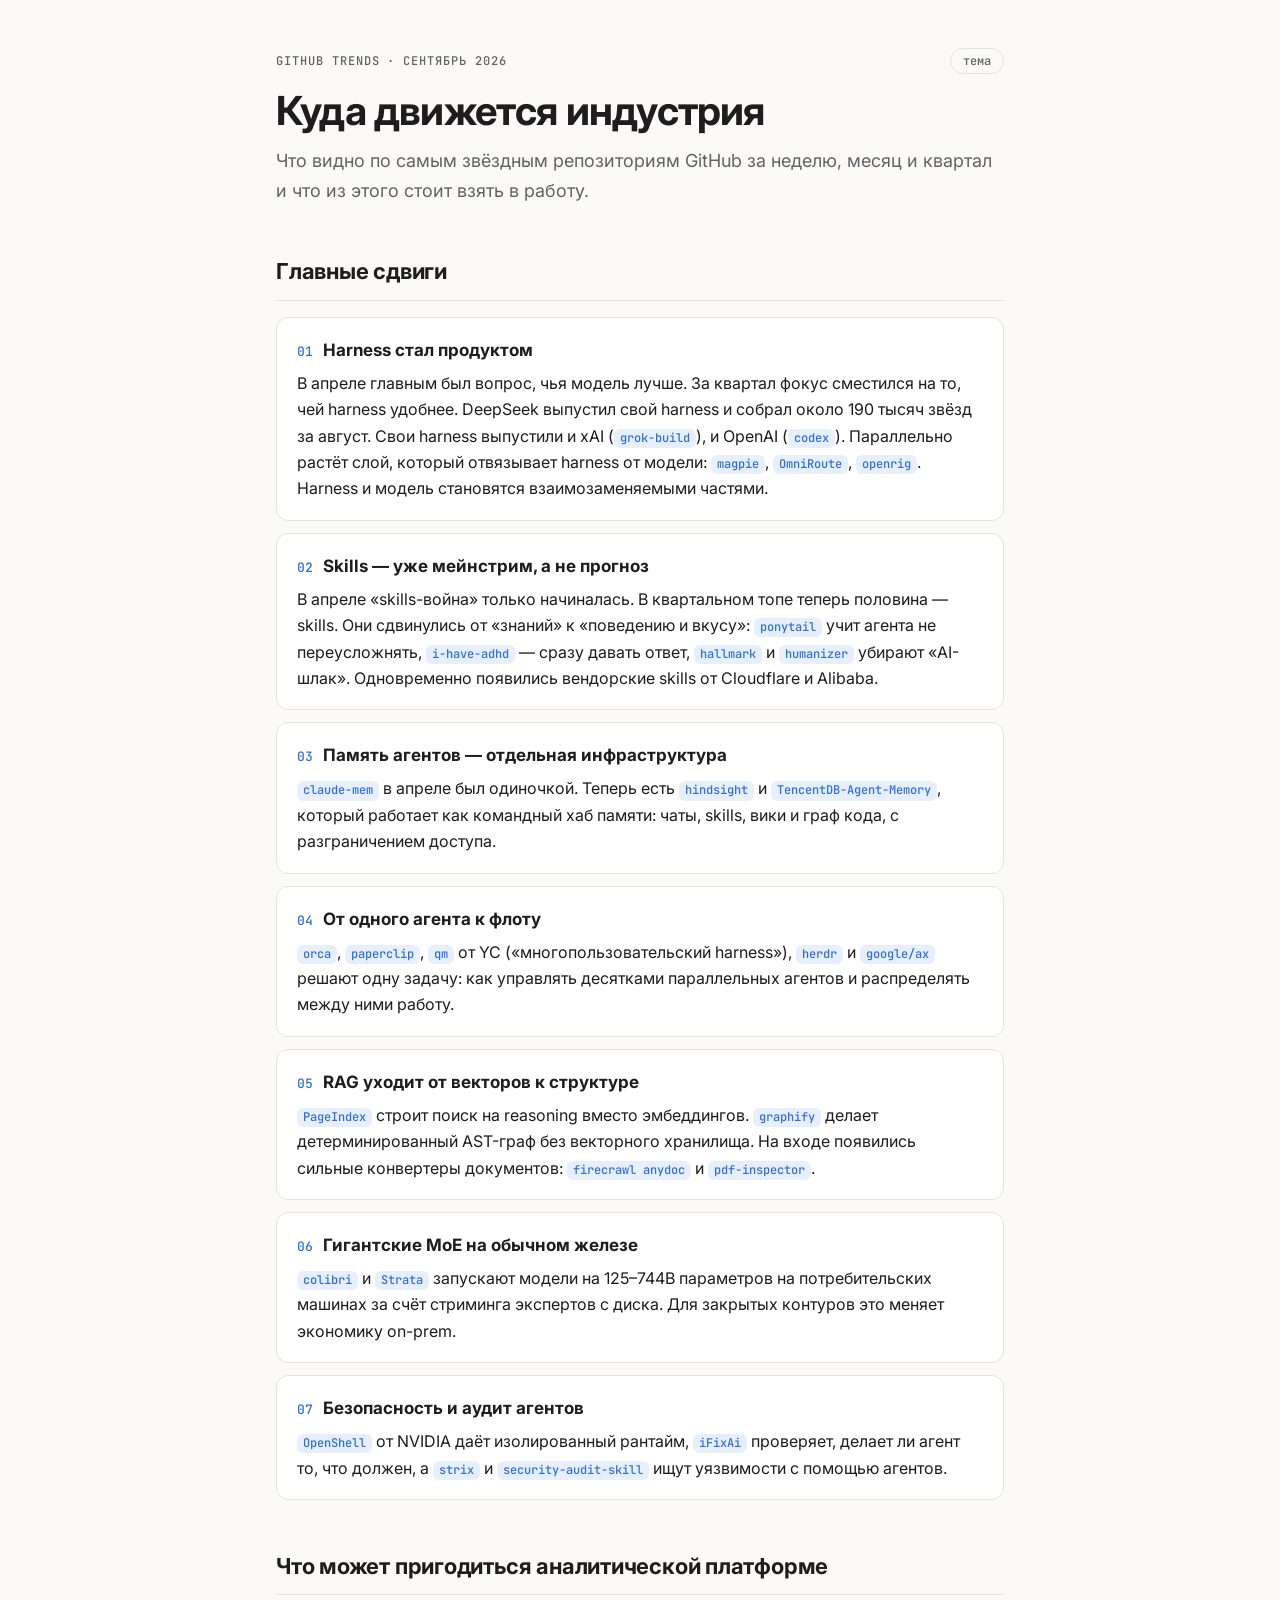
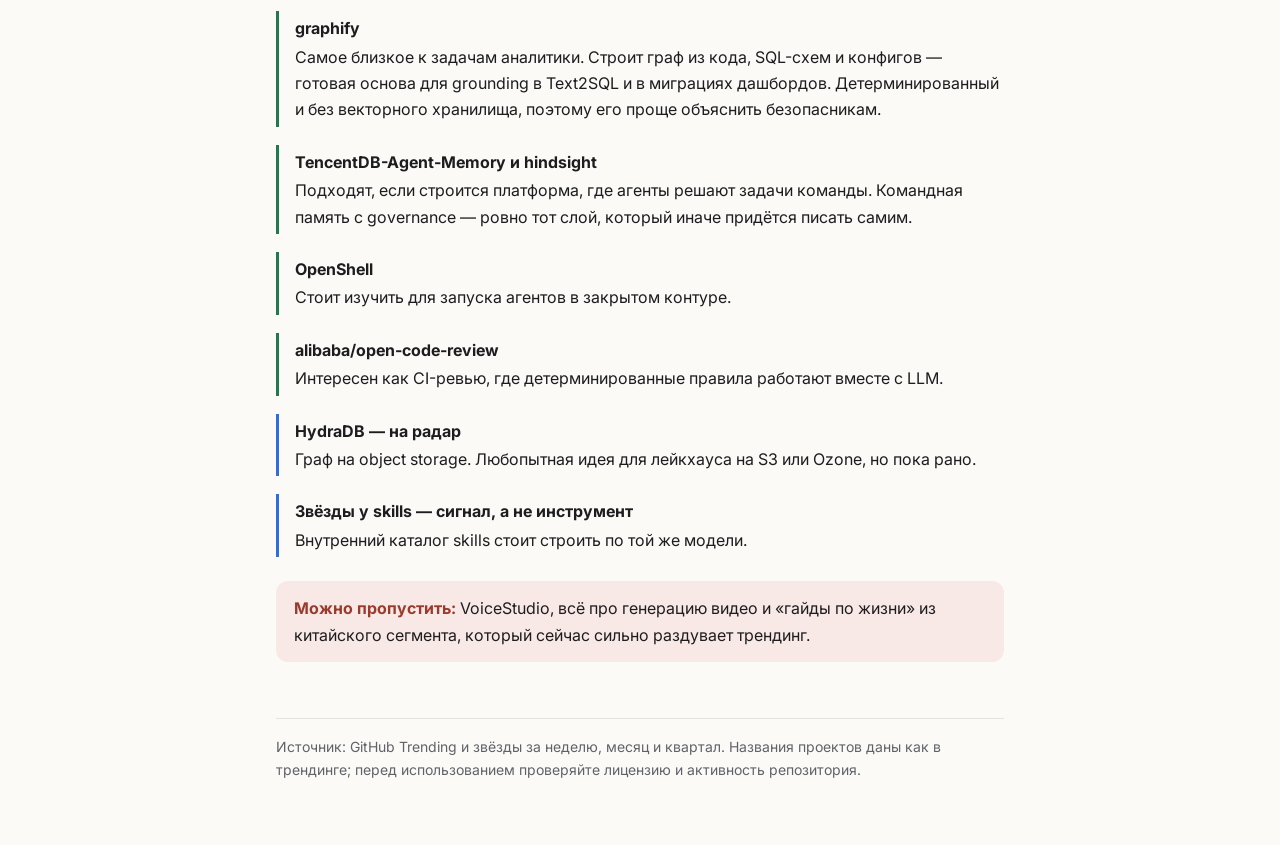
==== index.html @ c046a4d7 "Add GitHub trends digest page" ====
<!doctype html>
<html lang="ru">
<head>
<meta charset="utf-8">
<meta name="viewport" content="width=device-width, initial-scale=1">
<title>GitHub Trends Digest</title>
<meta name="description" content="Куда движется AI-индустрия по трендингу GitHub: неделя, месяц, квартал. Сентябрь 2026.">
<link rel="preconnect" href="https://fonts.googleapis.com">
<link rel="preconnect" href="https://fonts.gstatic.com" crossorigin>
<link href="https://fonts.googleapis.com/css2?family=Inter:wght@400;500;600;700&family=JetBrains+Mono:wght@500&display=swap" rel="stylesheet">
<style>
  :root {
    --bg: #fbfaf7;
    --surface: #ffffff;
    --text: #1d1d1f;
    --muted: #5f6368;
    --border: #e6e3dc;
    --accent: #2f6fdb;
    --accent-soft: #e8effc;
    --good: #1f7a4d;
    --good-soft: #e5f3eb;
    --skip: #9a3b2e;
    --skip-soft: #f8e9e6;
  }
  @media (prefers-color-scheme: dark) {
    :root:not([data-theme="light"]) {
      --bg: #121316;
      --surface: #1b1c20;
      --text: #ececef;
      --muted: #a0a3ab;
      --border: #2c2e34;
      --accent: #7aa7ff;
      --accent-soft: #1d2a44;
      --good: #6fd19c;
      --good-soft: #17301f;
      --skip: #f0a092;
      --skip-soft: #3a1f1b;
    }
  }
  :root[data-theme="dark"] {
    --bg: #121316;
    --surface: #1b1c20;
    --text: #ececef;
    --muted: #a0a3ab;
    --border: #2c2e34;
    --accent: #7aa7ff;
    --accent-soft: #1d2a44;
    --good: #6fd19c;
    --good-soft: #17301f;
    --skip: #f0a092;
    --skip-soft: #3a1f1b;
  }

  * { box-sizing: border-box; }
  html { -webkit-text-size-adjust: 100%; }
  body {
    margin: 0;
    background: var(--bg);
    color: var(--text);
    font: 16px/1.65 "Inter", system-ui, -apple-system, "Segoe UI", sans-serif;
  }
  .wrap { max-width: 760px; margin: 0 auto; padding: 48px 16px 64px; }

  header { margin-bottom: 40px; }
  .eyebrow {
    font: 500 12px/1 "JetBrains Mono", ui-monospace, monospace;
    letter-spacing: .08em; text-transform: uppercase; color: var(--muted);
    display: flex; justify-content: space-between; align-items: center; gap: 12px;
  }
  h1 { font-size: clamp(28px, 6vw, 40px); line-height: 1.15; margin: 14px 0 12px; letter-spacing: -.02em; }
  .lede { color: var(--muted); font-size: 18px; margin: 0; }

  .theme-btn {
    background: none; border: 1px solid var(--border); color: var(--muted);
    border-radius: 999px; padding: 6px 12px; cursor: pointer;
    font: 500 12px/1 "JetBrains Mono", ui-monospace, monospace;
  }
  .theme-btn:hover { color: var(--text); }

  h2 {
    font-size: 22px; letter-spacing: -.01em; margin: 48px 0 16px;
    padding-bottom: 10px; border-bottom: 1px solid var(--border);
  }

  .trend {
    background: var(--surface); border: 1px solid var(--border);
    border-radius: 12px; padding: 18px 20px; margin-bottom: 12px;
  }
  .trend h3 { margin: 0 0 6px; font-size: 17px; display: flex; gap: 10px; align-items: baseline; }
  .trend h3 .n { font: 500 13px/1 "JetBrains Mono", ui-monospace, monospace; color: var(--accent); }
  .trend p { margin: 0; }

  .tag {
    display: inline-block; font: 500 12px/1.6 "JetBrains Mono", ui-monospace, monospace;
    background: var(--accent-soft); color: var(--accent);
    border-radius: 6px; padding: 0 6px; text-decoration: none; white-space: nowrap;
  }
  a.tag:hover { text-decoration: underline; }

  .pick { border-left: 3px solid var(--good); padding: 4px 0 4px 16px; margin: 0 0 18px; }
  .pick strong { display: block; margin-bottom: 2px; }
  .pick p { margin: 0; }
  .radar { border-left-color: var(--accent); }

  .skip {
    background: var(--skip-soft); color: var(--text);
    border-radius: 12px; padding: 14px 18px; margin-top: 24px;
  }
  .skip b { color: var(--skip); }

  footer {
    margin-top: 56px; padding-top: 16px; border-top: 1px solid var(--border);
    color: var(--muted); font-size: 14px;
  }
  footer a { color: var(--accent); }
</style>
</head>
<body>
<div class="wrap">

<header>
  <div class="eyebrow">
    <span>GitHub Trends · сентябрь 2026</span>
    <button class="theme-btn" id="themeBtn" type="button" aria-label="Переключить тему">тема</button>
  </div>
  <h1>Куда движется индустрия</h1>
  <p class="lede">Что видно по самым звёздным репозиториям GitHub за неделю, месяц и квартал и что из этого стоит взять в работу.</p>
</header>

<main>

<h2>Главные сдвиги</h2>

<section class="trend">
  <h3><span class="n">01</span>Harness стал продуктом</h3>
  <p>В апреле главным был вопрос, чья модель лучше. За квартал фокус сместился на то, чей harness удобнее. DeepSeek выпустил свой harness и собрал около 190 тысяч звёзд за август. Свои harness выпустили и xAI (<span class="tag">grok-build</span>), и OpenAI (<span class="tag">codex</span>). Параллельно растёт слой, который отвязывает harness от модели: <span class="tag">magpie</span>, <span class="tag">OmniRoute</span>, <span class="tag">openrig</span>. Harness и модель становятся взаимозаменяемыми частями.</p>
</section>

<section class="trend">
  <h3><span class="n">02</span>Skills — уже мейнстрим, а не прогноз</h3>
  <p>В апреле «skills-война» только начиналась. В квартальном топе теперь половина — skills. Они сдвинулись от «знаний» к «поведению и вкусу»: <span class="tag">ponytail</span> учит агента не переусложнять, <span class="tag">i-have-adhd</span> — сразу давать ответ, <span class="tag">hallmark</span> и <span class="tag">humanizer</span> убирают «AI-шлак». Одновременно появились вендорские skills от Cloudflare и Alibaba.</p>
</section>

<section class="trend">
  <h3><span class="n">03</span>Память агентов — отдельная инфраструктура</h3>
  <p><span class="tag">claude-mem</span> в апреле был одиночкой. Теперь есть <span class="tag">hindsight</span> и <span class="tag">TencentDB-Agent-Memory</span>, который работает как командный хаб памяти: чаты, skills, вики и граф кода, с разграничением доступа.</p>
</section>

<section class="trend">
  <h3><span class="n">04</span>От одного агента к флоту</h3>
  <p><span class="tag">orca</span>, <span class="tag">paperclip</span>, <span class="tag">qm</span> от YC («многопользовательский harness»), <span class="tag">herdr</span> и <span class="tag">google/ax</span> решают одну задачу: как управлять десятками параллельных агентов и распределять между ними работу.</p>
</section>

<section class="trend">
  <h3><span class="n">05</span>RAG уходит от векторов к структуре</h3>
  <p><span class="tag">PageIndex</span> строит поиск на reasoning вместо эмбеддингов. <span class="tag">graphify</span> делает детерминированный AST-граф без векторного хранилища. На входе появились сильные конвертеры документов: <span class="tag">firecrawl anydoc</span> и <span class="tag">pdf-inspector</span>.</p>
</section>

<section class="trend">
  <h3><span class="n">06</span>Гигантские MoE на обычном железе</h3>
  <p><span class="tag">colibri</span> и <span class="tag">Strata</span> запускают модели на 125–744B параметров на потребительских машинах за счёт стриминга экспертов с диска. Для закрытых контуров это меняет экономику on-prem.</p>
</section>

<section class="trend">
  <h3><span class="n">07</span>Безопасность и аудит агентов</h3>
  <p><span class="tag">OpenShell</span> от NVIDIA даёт изолированный рантайм, <span class="tag">iFixAi</span> проверяет, делает ли агент то, что должен, а <span class="tag">strix</span> и <span class="tag">security-audit-skill</span> ищут уязвимости с помощью агентов.</p>
</section>

<h2>Что может пригодиться аналитической платформе</h2>

<div class="pick">
  <strong>graphify</strong>
  <p>Самое близкое к задачам аналитики. Строит граф из кода, SQL-схем и конфигов — готовая основа для grounding в Text2SQL и в миграциях дашбордов. Детерминированный и без векторного хранилища, поэтому его проще объяснить безопасникам.</p>
</div>

<div class="pick">
  <strong>TencentDB-Agent-Memory и hindsight</strong>
  <p>Подходят, если строится платформа, где агенты решают задачи команды. Командная память с governance — ровно тот слой, который иначе придётся писать самим.</p>
</div>

<div class="pick">
  <strong>OpenShell</strong>
  <p>Стоит изучить для запуска агентов в закрытом контуре.</p>
</div>

<div class="pick">
  <strong>alibaba/open-code-review</strong>
  <p>Интересен как CI-ревью, где детерминированные правила работают вместе с LLM.</p>
</div>

<div class="pick radar">
  <strong>HydraDB — на радар</strong>
  <p>Граф на object storage. Любопытная идея для лейкхауса на S3 или Ozone, но пока рано.</p>
</div>

<div class="pick radar">
  <strong>Звёзды у skills — сигнал, а не инструмент</strong>
  <p>Внутренний каталог skills стоит строить по той же модели.</p>
</div>

<div class="skip">
  <b>Можно пропустить:</b> VoiceStudio, всё про генерацию видео и «гайды по жизни» из китайского сегмента, который сейчас сильно раздувает трендинг.
</div>

</main>

<footer>
  Источник: GitHub Trending и звёзды за неделю, месяц и квартал. Названия проектов даны как в трендинге; перед использованием проверяйте лицензию и активность репозитория.
</footer>

</div>
<script>
  (function () {
    var root = document.documentElement, btn = document.getElementById('themeBtn');
    try { var saved = localStorage.getItem('theme'); if (saved) root.setAttribute('data-theme', saved); } catch (e) {}
    btn.addEventListener('click', function () {
      var dark = root.getAttribute('data-theme')
        ? root.getAttribute('data-theme') === 'dark'
        : window.matchMedia('(prefers-color-scheme: dark)').matches;
      var next = dark ? 'light' : 'dark';
      root.setAttribute('data-theme', next);
      try { localStorage.setItem('theme', next); } catch (e) {}
    });
  })();
</script>
</body>
</html>
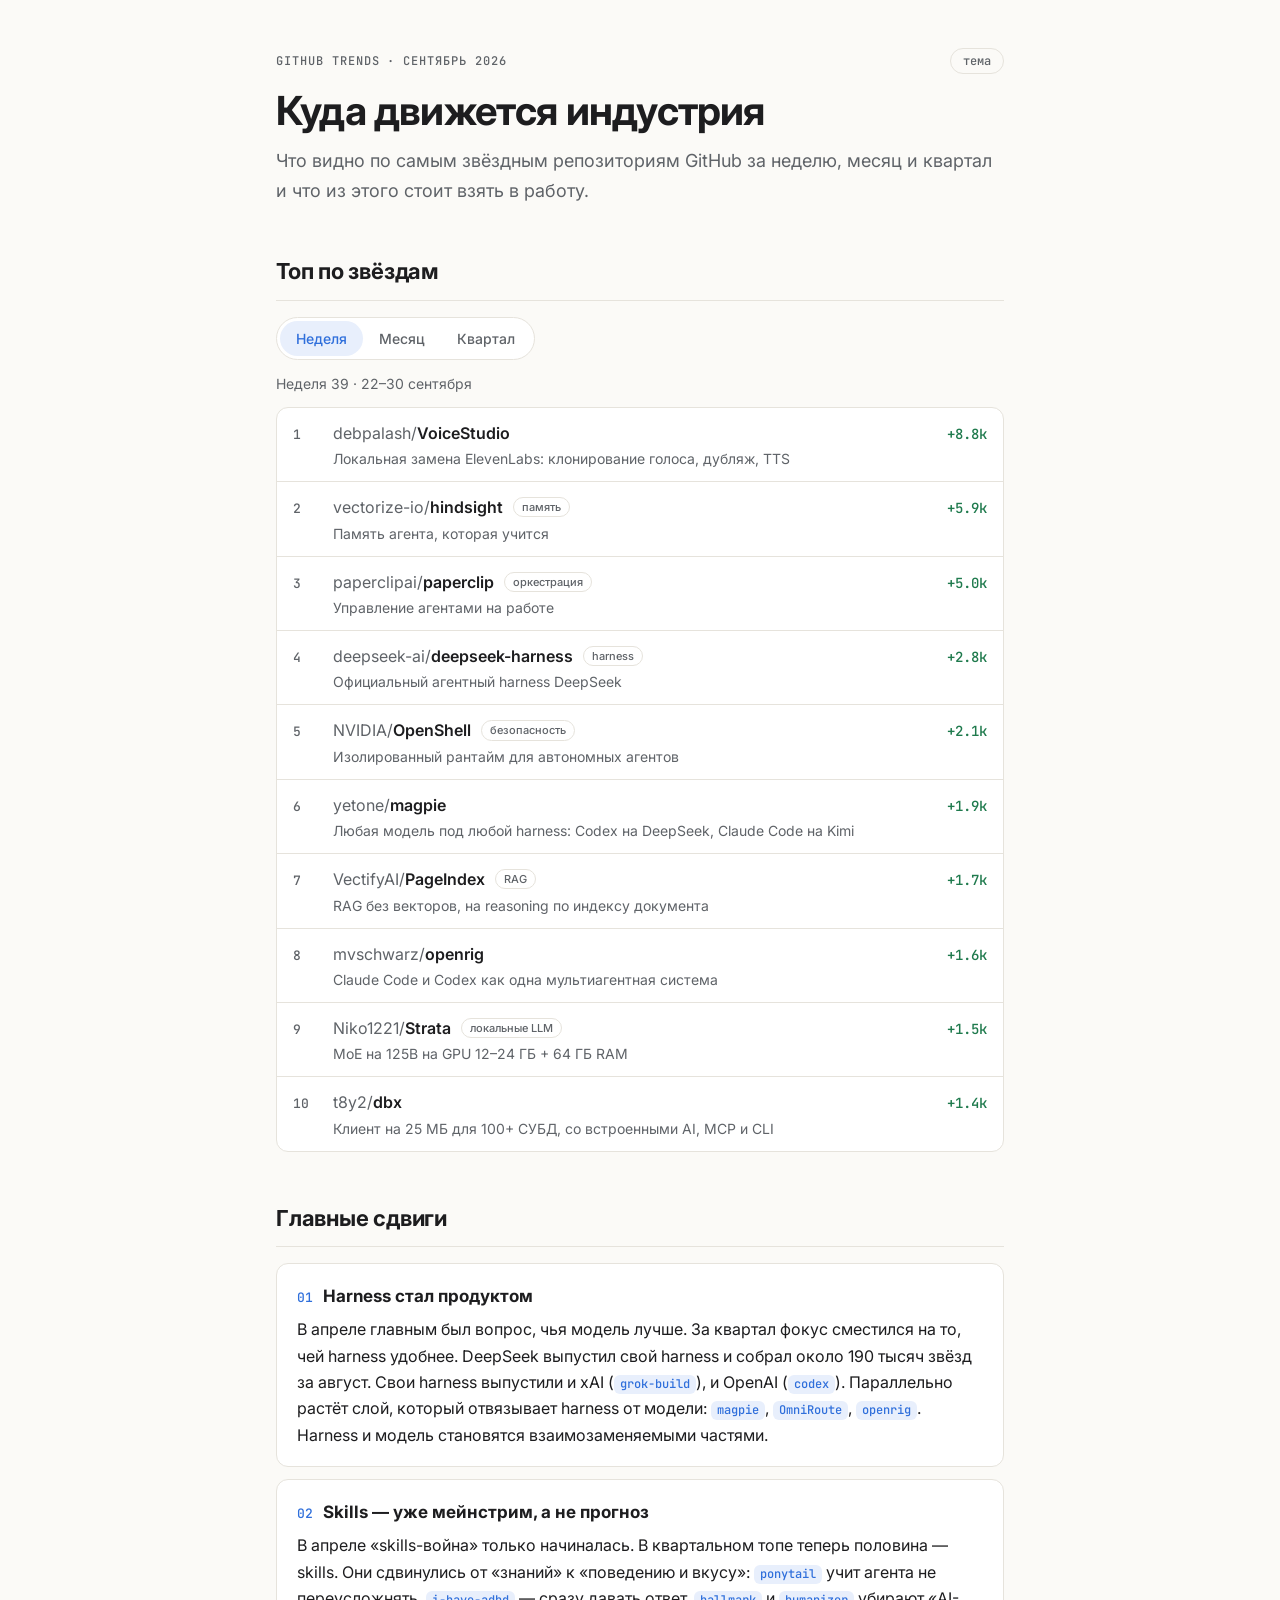
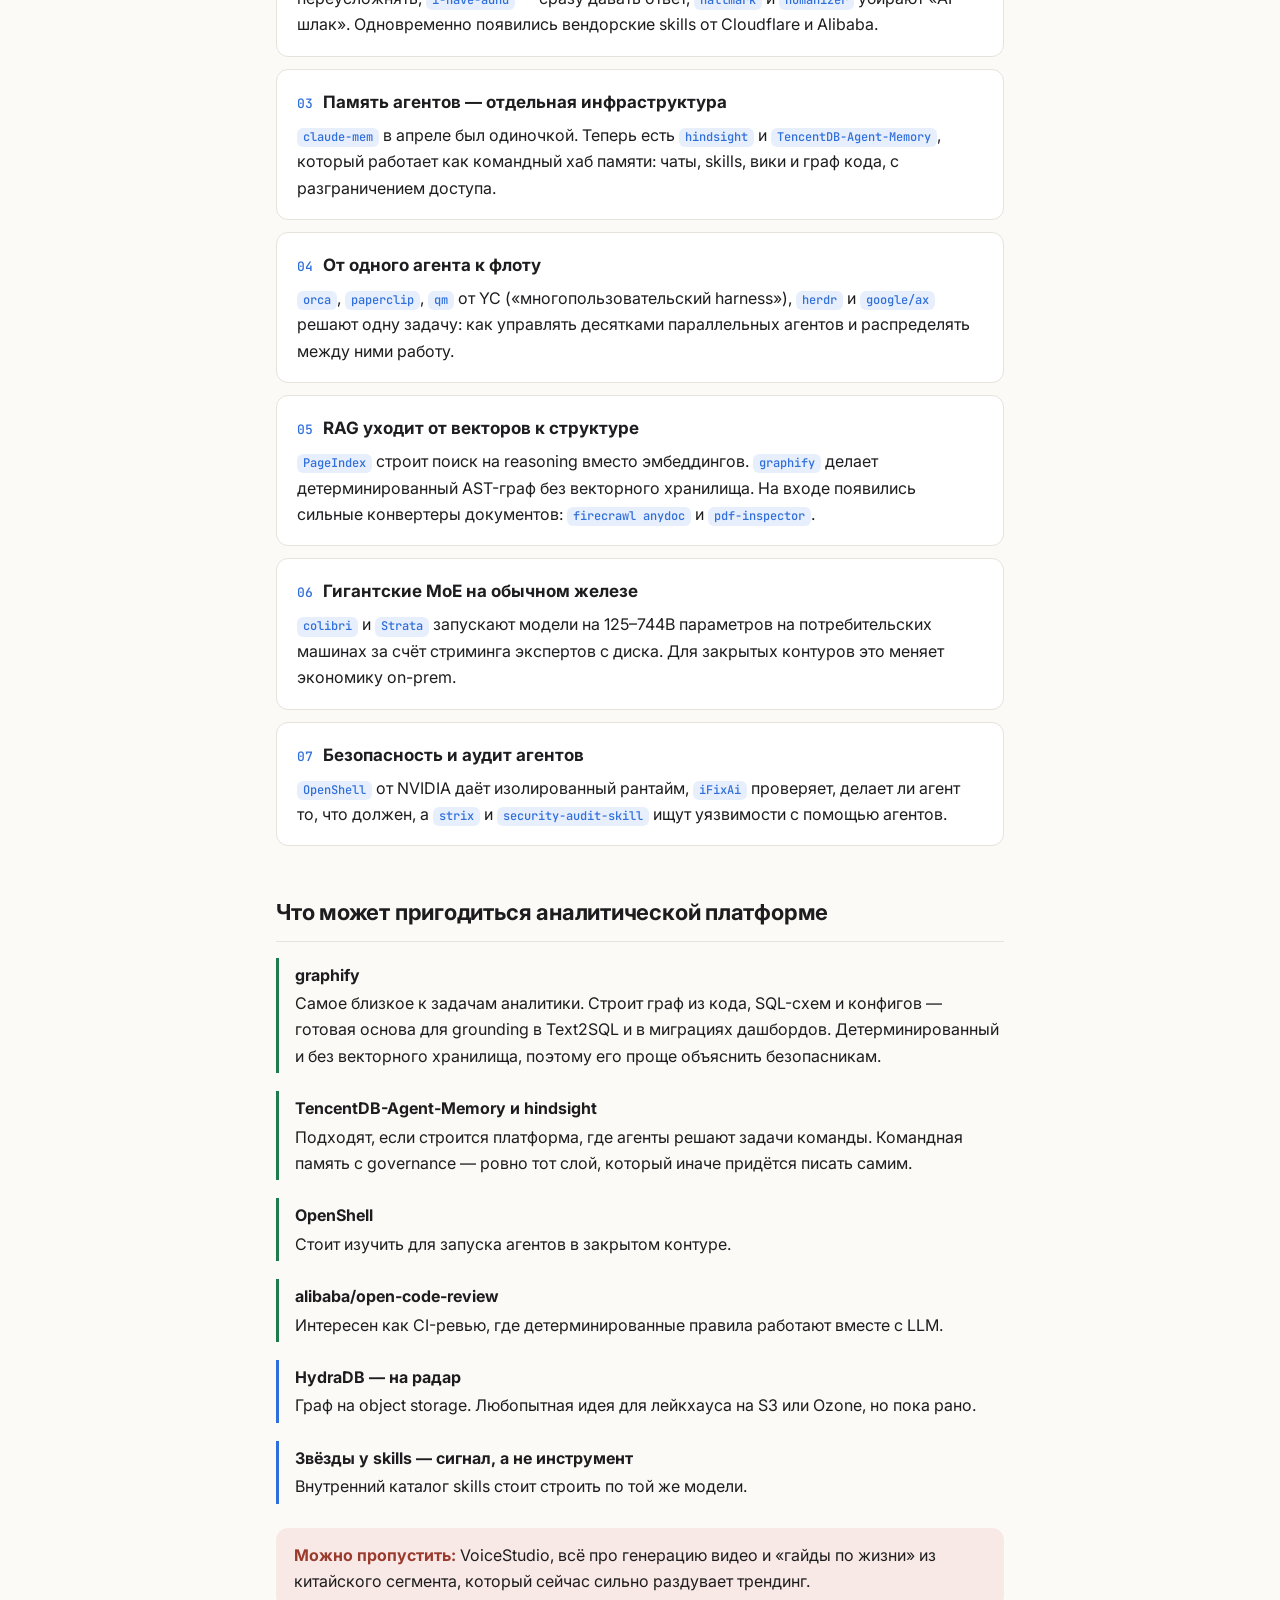
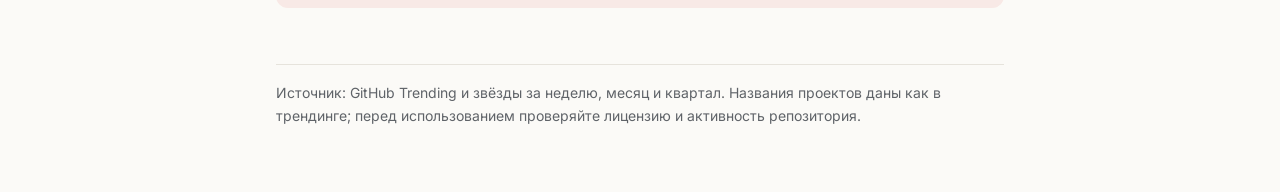
==== commit f9fd743a: "Add weekly, monthly and quarterly star tops" ====
--- a/index.html
+++ b/index.html
@@ -97,6 +97,57 @@
   }
   a.tag:hover { text-decoration: underline; }
 
+  .tops { position: relative; }
+  .tops > input { position: absolute; top: 0; opacity: 0; pointer-events: none; }
+  .seg {
+    display: inline-flex; background: var(--surface); border: 1px solid var(--border);
+    border-radius: 999px; padding: 3px; margin-bottom: 8px;
+  }
+  .seg label {
+    padding: 6px 16px; border-radius: 999px; cursor: pointer;
+    font-size: 14px; font-weight: 500; color: var(--muted);
+  }
+  .seg label:hover { color: var(--text); }
+  #p-week:checked ~ .seg label[for="p-week"],
+  #p-month:checked ~ .seg label[for="p-month"],
+  #p-quarter:checked ~ .seg label[for="p-quarter"] { background: var(--accent-soft); color: var(--accent); }
+  #p-week:focus-visible ~ .seg label[for="p-week"],
+  #p-month:focus-visible ~ .seg label[for="p-month"],
+  #p-quarter:focus-visible ~ .seg label[for="p-quarter"] { outline: 2px solid var(--accent); outline-offset: 1px; }
+  .panel { display: none; }
+  #p-week:checked ~ #panel-week,
+  #p-month:checked ~ #panel-month,
+  #p-quarter:checked ~ #panel-quarter { display: block; }
+  .caption { color: var(--muted); font-size: 14px; margin: 4px 0 12px; }
+
+  .top {
+    list-style: none; margin: 0; padding: 0; counter-reset: rank;
+    background: var(--surface); border: 1px solid var(--border); border-radius: 12px;
+  }
+  .top li {
+    counter-increment: rank; display: grid; grid-template-columns: 28px 1fr auto;
+    gap: 12px; align-items: baseline; padding: 12px 16px; border-top: 1px solid var(--border);
+  }
+  .top li:first-child { border-top: none; }
+  .top li::before {
+    content: counter(rank); color: var(--muted);
+    font: 500 13px/1 "JetBrains Mono", ui-monospace, monospace;
+  }
+  .repo { min-width: 0; }
+  .repo a { color: var(--text); font-weight: 600; text-decoration: none; overflow-wrap: anywhere; }
+  .repo a:hover { color: var(--accent); }
+  .repo .owner { color: var(--muted); font-weight: 400; }
+  .repo p { margin: 2px 0 0; color: var(--muted); font-size: 14px; line-height: 1.5; }
+  .cat {
+    display: inline-block; margin-left: 6px; font-size: 11px; font-weight: 500;
+    border: 1px solid var(--border); border-radius: 999px; padding: 0 8px;
+    color: var(--muted); vertical-align: 2px;
+  }
+  .stars {
+    font: 500 14px/1 "JetBrains Mono", ui-monospace, monospace;
+    color: var(--good); white-space: nowrap;
+  }
+
   .pick { border-left: 3px solid var(--good); padding: 4px 0 4px 16px; margin: 0 0 18px; }
   .pick strong { display: block; margin-bottom: 2px; }
   .pick p { margin: 0; }
@@ -128,6 +179,64 @@
 </header>
 
 <main>
+
+<h2>Топ по звёздам</h2>
+
+<div class="tops">
+  <input type="radio" name="period" id="p-week" checked>
+  <input type="radio" name="period" id="p-month">
+  <input type="radio" name="period" id="p-quarter">
+  <div class="seg">
+    <label for="p-week">Неделя</label>
+    <label for="p-month">Месяц</label>
+    <label for="p-quarter">Квартал</label>
+  </div>
+  <div class="panel" id="panel-week">
+    <p class="caption">Неделя 39 · 22–30 сентября</p>
+    <ol class="top">
+      <li><div class="repo"><a href="https://github.com/debpalash/VoiceStudio"><span class="owner">debpalash/</span>VoiceStudio</a><p>Локальная замена ElevenLabs: клонирование голоса, дубляж, TTS</p></div><span class="stars">+8.8k</span></li>
+      <li><div class="repo"><a href="https://github.com/vectorize-io/hindsight"><span class="owner">vectorize-io/</span>hindsight</a> <span class="cat">память</span><p>Память агента, которая учится</p></div><span class="stars">+5.9k</span></li>
+      <li><div class="repo"><a href="https://github.com/paperclipai/paperclip"><span class="owner">paperclipai/</span>paperclip</a> <span class="cat">оркестрация</span><p>Управление агентами на работе</p></div><span class="stars">+5.0k</span></li>
+      <li><div class="repo"><a href="https://github.com/deepseek-ai/deepseek-harness"><span class="owner">deepseek-ai/</span>deepseek-harness</a> <span class="cat">harness</span><p>Официальный агентный harness DeepSeek</p></div><span class="stars">+2.8k</span></li>
+      <li><div class="repo"><a href="https://github.com/NVIDIA/OpenShell"><span class="owner">NVIDIA/</span>OpenShell</a> <span class="cat">безопасность</span><p>Изолированный рантайм для автономных агентов</p></div><span class="stars">+2.1k</span></li>
+      <li><div class="repo"><a href="https://github.com/yetone/magpie"><span class="owner">yetone/</span>magpie</a><p>Любая модель под любой harness: Codex на DeepSeek, Claude Code на Kimi</p></div><span class="stars">+1.9k</span></li>
+      <li><div class="repo"><a href="https://github.com/VectifyAI/PageIndex"><span class="owner">VectifyAI/</span>PageIndex</a> <span class="cat">RAG</span><p>RAG без векторов, на reasoning по индексу документа</p></div><span class="stars">+1.7k</span></li>
+      <li><div class="repo"><a href="https://github.com/mvschwarz/openrig"><span class="owner">mvschwarz/</span>openrig</a><p>Claude Code и Codex как одна мультиагентная система</p></div><span class="stars">+1.6k</span></li>
+      <li><div class="repo"><a href="https://github.com/Niko1221/Strata"><span class="owner">Niko1221/</span>Strata</a> <span class="cat">локальные LLM</span><p>MoE на 125B на GPU 12–24 ГБ + 64 ГБ RAM</p></div><span class="stars">+1.5k</span></li>
+      <li><div class="repo"><a href="https://github.com/t8y2/dbx"><span class="owner">t8y2/</span>dbx</a><p>Клиент на 25 МБ для 100+ СУБД, со встроенными AI, MCP и CLI</p></div><span class="stars">+1.4k</span></li>
+    </ol>
+  </div>
+  <div class="panel" id="panel-month">
+    <p class="caption">Сентябрь 2026 · на 30.09</p>
+    <ol class="top">
+      <li><div class="repo"><a href="https://github.com/debpalash/VoiceStudio"><span class="owner">debpalash/</span>VoiceStudio</a><p>Голосовой AI, полностью локально</p></div><span class="stars">+36k</span></li>
+      <li><div class="repo"><a href="https://github.com/tt-a1i/archify"><span class="owner">tt-a1i/</span>archify</a> <span class="cat">skill</span><p>Skill для архитектурных и data-flow диаграмм в HTML</p></div><span class="stars">+35.9k</span></li>
+      <li><div class="repo"><a href="https://github.com/deepseek-ai/deepseek-harness"><span class="owner">deepseek-ai/</span>deepseek-harness</a><p>Второй месяц в топе после взрыва в августе</p></div><span class="stars">+34k</span></li>
+      <li><div class="repo"><a href="https://github.com/DietrichGebert/ponytail"><span class="owner">DietrichGebert/</span>ponytail</a> <span class="cat">skill</span><p>Агент думает как ленивый сеньор: лучший код — ненаписанный</p></div><span class="stars">+30.1k</span></li>
+      <li><div class="repo"><a href="https://github.com/mattpocock/skills"><span class="owner">mattpocock/</span>skills</a> <span class="cat">skill</span><p>Skills для инженеров, третий месяц подряд в топе</p></div><span class="stars">+29.4k</span></li>
+      <li><div class="repo"><a href="https://github.com/affaan-m/ECC"><span class="owner">affaan-m/</span>ECC</a> <span class="cat">harness</span><p>Оптимизация harness: skills, память, безопасность</p></div><span class="stars">+24.5k</span></li>
+      <li><div class="repo"><a href="https://github.com/stablyai/orca"><span class="owner">stablyai/</span>orca</a> <span class="cat">оркестрация</span><p>Среда для флота параллельных coding-агентов</p></div><span class="stars">+23.4k</span></li>
+      <li><div class="repo"><a href="https://github.com/vectorize-io/hindsight"><span class="owner">vectorize-io/</span>hindsight</a><p>Память агентов</p></div><span class="stars">+21.1k</span></li>
+      <li><div class="repo"><a href="https://github.com/alibaba/open-code-review"><span class="owner">alibaba/</span>open-code-review</a><p>Code review: детерминированные пайплайны + LLM-агент</p></div><span class="stars">+20.9k</span></li>
+      <li><div class="repo"><a href="https://github.com/cloudflare/security-audit-skill"><span class="owner">cloudflare/</span>security-audit-skill</a> <span class="cat">безопасность</span><p>Многофазный аудит безопасности с верифицированными находками</p></div><span class="stars">+20.1k</span></li>
+    </ol>
+  </div>
+  <div class="panel" id="panel-quarter">
+    <p class="caption">Июль–сентябрь 2026 · сумма по месяцам</p>
+    <ol class="top">
+      <li><div class="repo"><a href="https://github.com/deepseek-ai/deepseek-harness"><span class="owner">deepseek-ai/</span>deepseek-harness</a><p>+191k только за август — рекорд квартала</p></div><span class="stars">≈225k</span></li>
+      <li><div class="repo"><a href="https://github.com/mattpocock/skills"><span class="owner">mattpocock/</span>skills</a><p>Стабильный лидер skills-экосистемы</p></div><span class="stars">≈118k</span></li>
+      <li><div class="repo"><a href="https://github.com/stablyai/orca"><span class="owner">stablyai/</span>orca</a><p>Ровно ~23k каждый месяц — устойчивый спрос</p></div><span class="stars">≈71k</span></li>
+      <li><div class="repo"><a href="https://github.com/tt-a1i/archify"><span class="owner">tt-a1i/</span>archify</a><p>Диаграммы как skill</p></div><span class="stars">≈66k</span></li>
+      <li><div class="repo"><a href="https://github.com/DietrichGebert/ponytail"><span class="owner">DietrichGebert/</span>ponytail</a><p>Поведенческий skill против переусложнения</p></div><span class="stars">≈55k</span></li>
+      <li><div class="repo"><a href="https://github.com/diegosouzapw/OmniRoute"><span class="owner">diegosouzapw/</span>OmniRoute</a><p>AI-шлюз: 359 провайдеров, fallback, сжатие токенов</p></div><span class="stars">≈48k</span></li>
+      <li><div class="repo"><a href="https://github.com/ayghri/i-have-adhd"><span class="owner">ayghri/</span>i-have-adhd</a><p>Skill: агент сразу выдаёт ответ, а не прячет его в тексте</p></div><span class="stars">≈39k</span></li>
+      <li><div class="repo"><a href="https://github.com/JustVugg/colibri"><span class="owner">JustVugg/</span>colibri</a> <span class="cat">локальные LLM</span><p>GLM-5.2 (744B MoE) на 25 ГБ RAM, эксперты стримятся с диска</p></div><span class="stars">≈33k</span></li>
+      <li><div class="repo"><a href="https://github.com/Graphify-Labs/graphify"><span class="owner">Graphify-Labs/</span>graphify</a><p>Код, SQL-схемы и доки превращает в граф знаний для агентов</p></div><span class="stars">≈24k</span></li>
+      <li><div class="repo"><a href="https://github.com/xai-org/grok-build"><span class="owner">xai-org/</span>grok-build</a> <span class="cat">harness</span><p>Coding-harness от xAI</p></div><span class="stars">—</span></li>
+    </ol>
+  </div>
+</div>
 
 <h2>Главные сдвиги</h2>
 
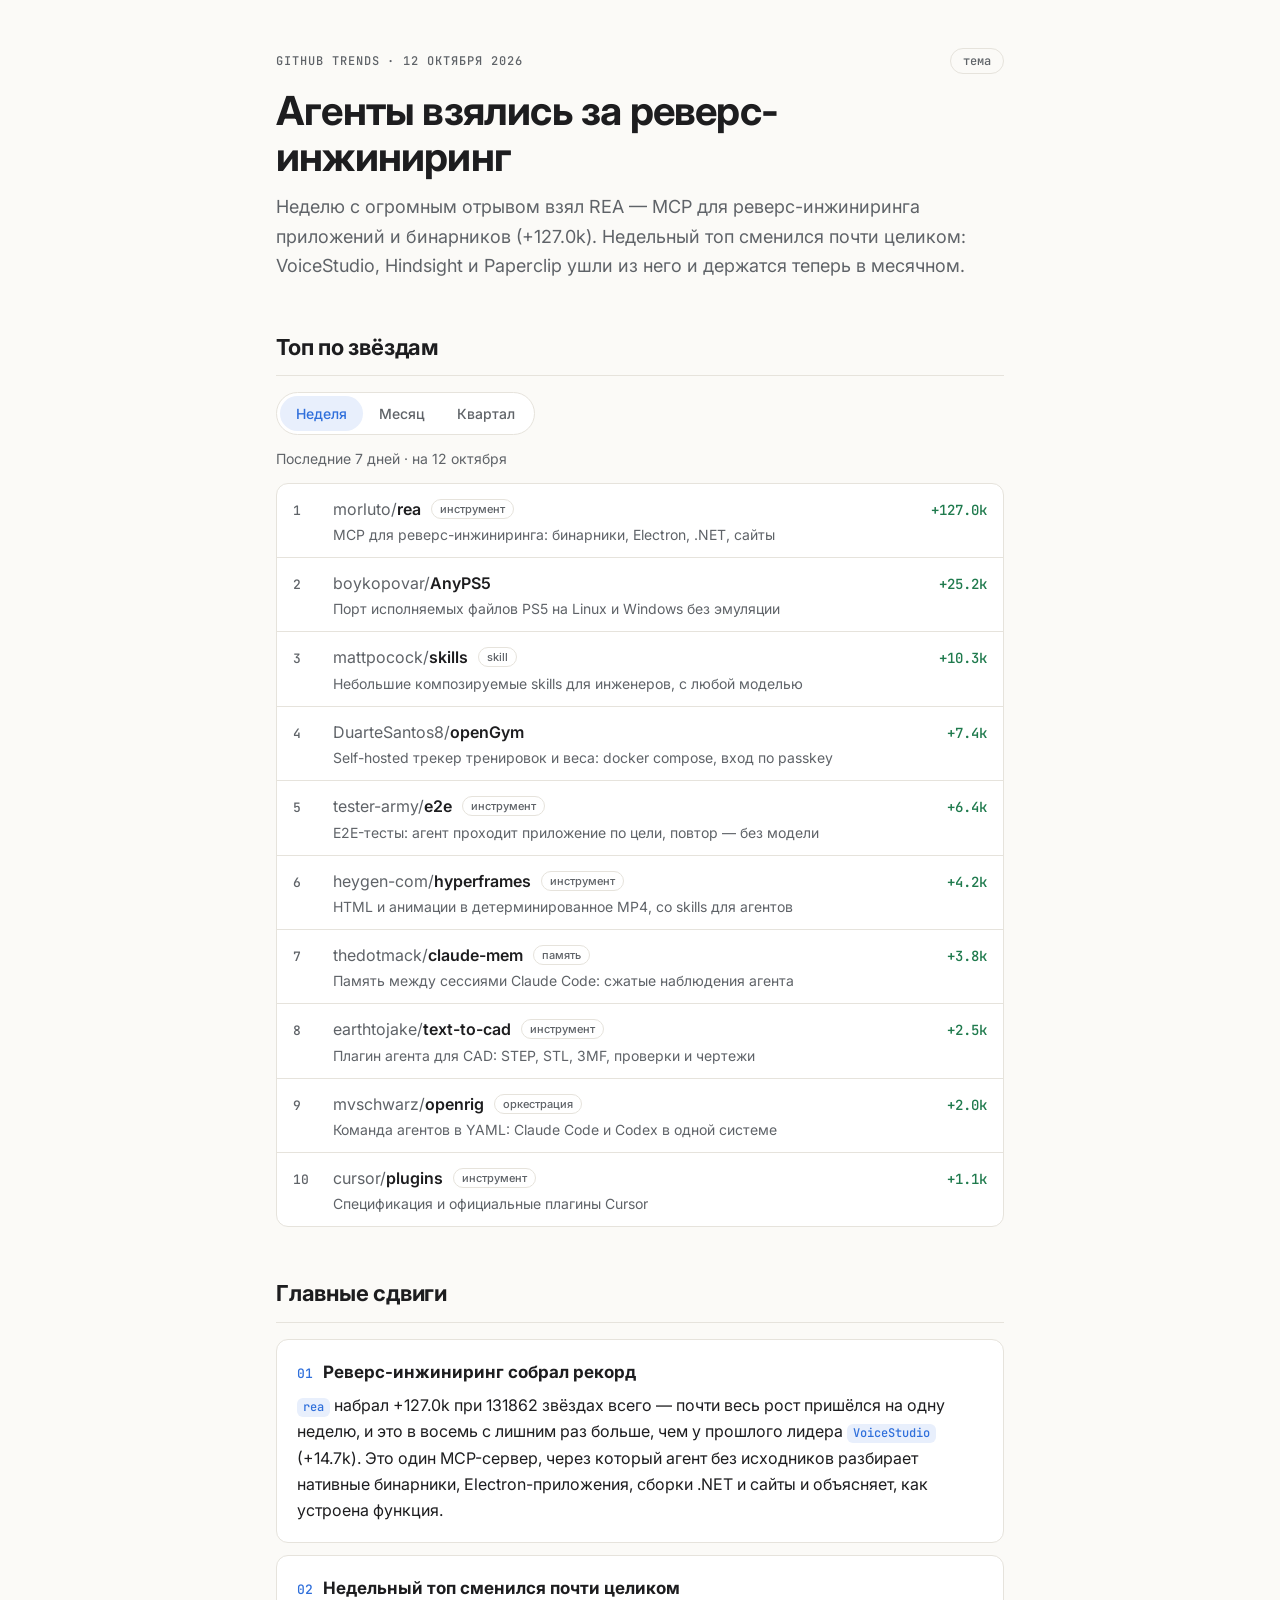
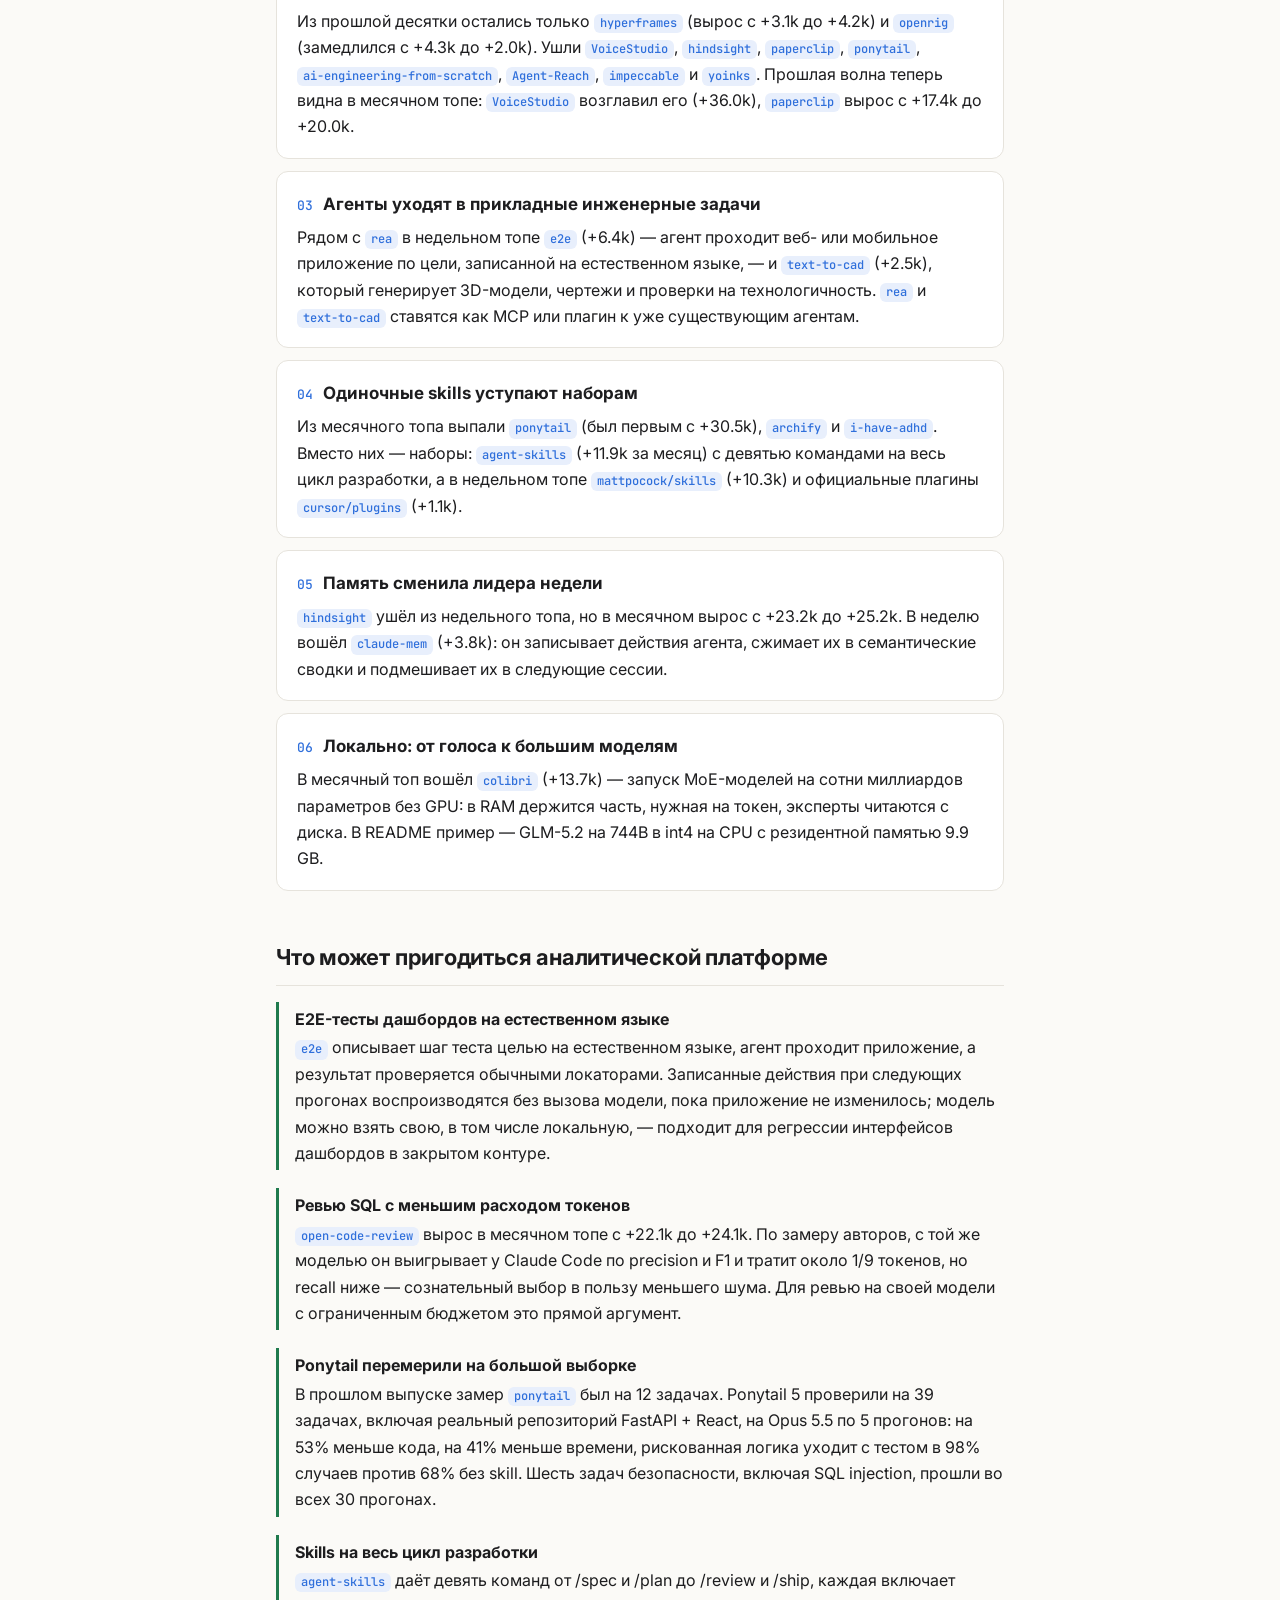
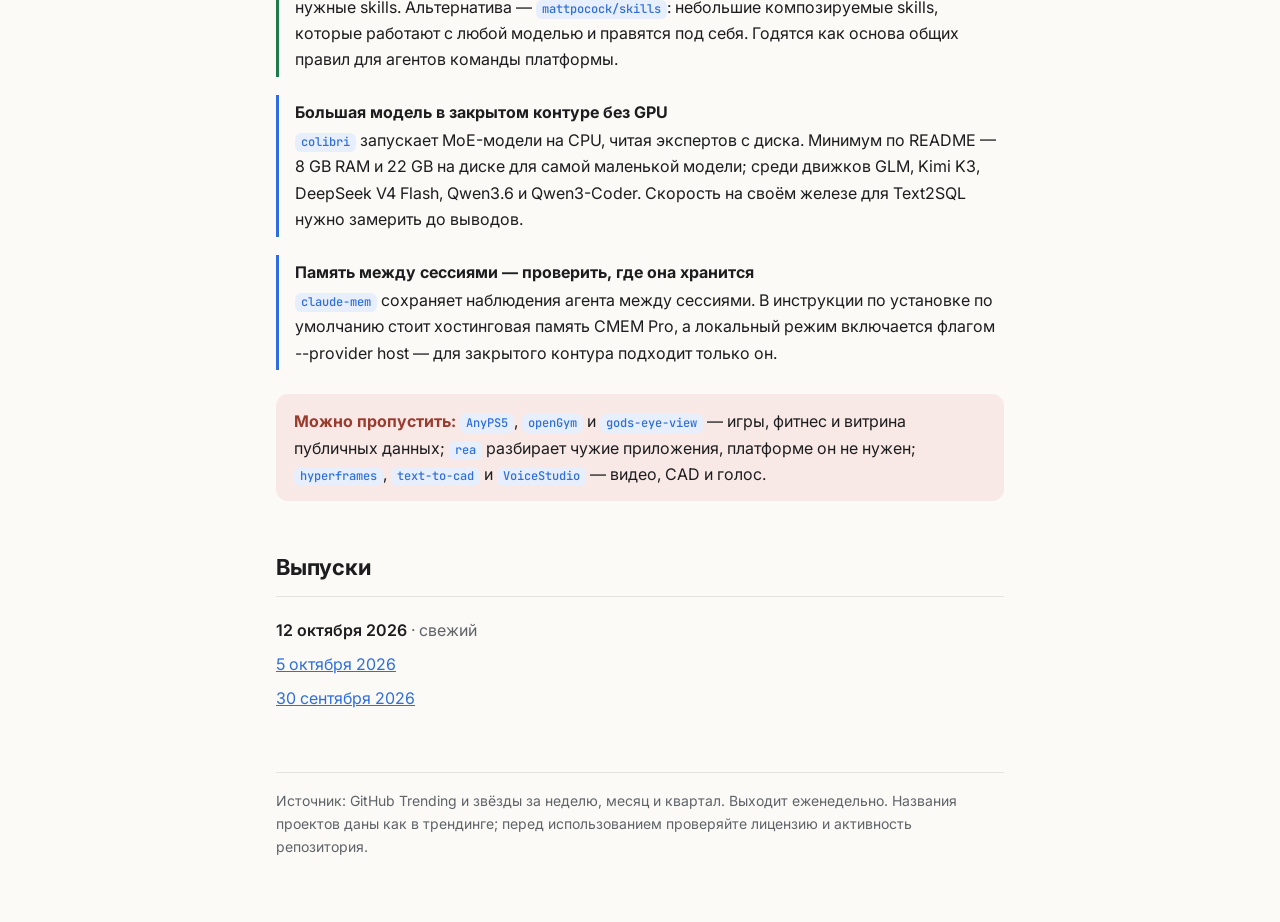
==== commit 59faf3fb: "Weekly digest 2026-10-12 Co-Authored-By: Claude Opus 5.5 (1M context) <noreply@anthropic.com>" ====
--- a/index.html
+++ b/index.html
@@ -4,178 +4,36 @@
 <meta charset="utf-8">
 <meta name="viewport" content="width=device-width, initial-scale=1">
 <title>GitHub Trends Digest</title>
-<meta name="description" content="Куда движется AI-индустрия по трендингу GitHub: неделя, месяц, квартал. Сентябрь 2026.">
+<meta name="description" content="Куда движется AI-индустрия по трендингу GitHub: неделя, месяц, квартал. Выпуск 12 октября 2026.">
+<link rel="canonical" href="https://never-summer.github.io/github-trends-digest/">
 <link rel="preconnect" href="https://fonts.googleapis.com">
 <link rel="preconnect" href="https://fonts.gstatic.com" crossorigin>
 <link href="https://fonts.googleapis.com/css2?family=Inter:wght@400;500;600;700&family=JetBrains+Mono:wght@500&display=swap" rel="stylesheet">
-<style>
-  :root {
-    --bg: #fbfaf7;
-    --surface: #ffffff;
-    --text: #1d1d1f;
-    --muted: #5f6368;
-    --border: #e6e3dc;
-    --accent: #2f6fdb;
-    --accent-soft: #e8effc;
-    --good: #1f7a4d;
-    --good-soft: #e5f3eb;
-    --skip: #9a3b2e;
-    --skip-soft: #f8e9e6;
-  }
-  @media (prefers-color-scheme: dark) {
-    :root:not([data-theme="light"]) {
-      --bg: #121316;
-      --surface: #1b1c20;
-      --text: #ececef;
-      --muted: #a0a3ab;
-      --border: #2c2e34;
-      --accent: #7aa7ff;
-      --accent-soft: #1d2a44;
-      --good: #6fd19c;
-      --good-soft: #17301f;
-      --skip: #f0a092;
-      --skip-soft: #3a1f1b;
-    }
-  }
-  :root[data-theme="dark"] {
-    --bg: #121316;
-    --surface: #1b1c20;
-    --text: #ececef;
-    --muted: #a0a3ab;
-    --border: #2c2e34;
-    --accent: #7aa7ff;
-    --accent-soft: #1d2a44;
-    --good: #6fd19c;
-    --good-soft: #17301f;
-    --skip: #f0a092;
-    --skip-soft: #3a1f1b;
-  }
+<link rel="stylesheet" href="style.css">
+<!-- Yandex.Metrika counter -->
+<script type="text/javascript">
+    (function(m,e,t,r,i,k,a){
+        m[i]=m[i]||function(){(m[i].a=m[i].a||[]).push(arguments)};
+        m[i].l=1*new Date();
+        for (var j = 0; j < document.scripts.length; j++) {if (document.scripts[j].src === r) { return; }}
+        k=e.createElement(t),a=e.getElementsByTagName(t)[0],k.async=1,k.src=r,a.parentNode.insertBefore(k,a)
+    })(window, document,'script','https://mc.yandex.ru/metrika/tag.js?id=113201778', 'ym');
 
-  * { box-sizing: border-box; }
-  html { -webkit-text-size-adjust: 100%; }
-  body {
-    margin: 0;
-    background: var(--bg);
-    color: var(--text);
-    font: 16px/1.65 "Inter", system-ui, -apple-system, "Segoe UI", sans-serif;
-  }
-  .wrap { max-width: 760px; margin: 0 auto; padding: 48px 16px 64px; }
-
-  header { margin-bottom: 40px; }
-  .eyebrow {
-    font: 500 12px/1 "JetBrains Mono", ui-monospace, monospace;
-    letter-spacing: .08em; text-transform: uppercase; color: var(--muted);
-    display: flex; justify-content: space-between; align-items: center; gap: 12px;
-  }
-  h1 { font-size: clamp(28px, 6vw, 40px); line-height: 1.15; margin: 14px 0 12px; letter-spacing: -.02em; }
-  .lede { color: var(--muted); font-size: 18px; margin: 0; }
-
-  .theme-btn {
-    background: none; border: 1px solid var(--border); color: var(--muted);
-    border-radius: 999px; padding: 6px 12px; cursor: pointer;
-    font: 500 12px/1 "JetBrains Mono", ui-monospace, monospace;
-  }
-  .theme-btn:hover { color: var(--text); }
-
-  h2 {
-    font-size: 22px; letter-spacing: -.01em; margin: 48px 0 16px;
-    padding-bottom: 10px; border-bottom: 1px solid var(--border);
-  }
-
-  .trend {
-    background: var(--surface); border: 1px solid var(--border);
-    border-radius: 12px; padding: 18px 20px; margin-bottom: 12px;
-  }
-  .trend h3 { margin: 0 0 6px; font-size: 17px; display: flex; gap: 10px; align-items: baseline; }
-  .trend h3 .n { font: 500 13px/1 "JetBrains Mono", ui-monospace, monospace; color: var(--accent); }
-  .trend p { margin: 0; }
-
-  .tag {
-    display: inline-block; font: 500 12px/1.6 "JetBrains Mono", ui-monospace, monospace;
-    background: var(--accent-soft); color: var(--accent);
-    border-radius: 6px; padding: 0 6px; text-decoration: none; white-space: nowrap;
-  }
-  a.tag:hover { text-decoration: underline; }
-
-  .tops { position: relative; }
-  .tops > input { position: absolute; top: 0; opacity: 0; pointer-events: none; }
-  .seg {
-    display: inline-flex; background: var(--surface); border: 1px solid var(--border);
-    border-radius: 999px; padding: 3px; margin-bottom: 8px;
-  }
-  .seg label {
-    padding: 6px 16px; border-radius: 999px; cursor: pointer;
-    font-size: 14px; font-weight: 500; color: var(--muted);
-  }
-  .seg label:hover { color: var(--text); }
-  #p-week:checked ~ .seg label[for="p-week"],
-  #p-month:checked ~ .seg label[for="p-month"],
-  #p-quarter:checked ~ .seg label[for="p-quarter"] { background: var(--accent-soft); color: var(--accent); }
-  #p-week:focus-visible ~ .seg label[for="p-week"],
-  #p-month:focus-visible ~ .seg label[for="p-month"],
-  #p-quarter:focus-visible ~ .seg label[for="p-quarter"] { outline: 2px solid var(--accent); outline-offset: 1px; }
-  .panel { display: none; }
-  #p-week:checked ~ #panel-week,
-  #p-month:checked ~ #panel-month,
-  #p-quarter:checked ~ #panel-quarter { display: block; }
-  .caption { color: var(--muted); font-size: 14px; margin: 4px 0 12px; }
-
-  .top {
-    list-style: none; margin: 0; padding: 0; counter-reset: rank;
-    background: var(--surface); border: 1px solid var(--border); border-radius: 12px;
-  }
-  .top li {
-    counter-increment: rank; display: grid; grid-template-columns: 28px 1fr auto;
-    gap: 12px; align-items: baseline; padding: 12px 16px; border-top: 1px solid var(--border);
-  }
-  .top li:first-child { border-top: none; }
-  .top li::before {
-    content: counter(rank); color: var(--muted);
-    font: 500 13px/1 "JetBrains Mono", ui-monospace, monospace;
-  }
-  .repo { min-width: 0; }
-  .repo a { color: var(--text); font-weight: 600; text-decoration: none; overflow-wrap: anywhere; }
-  .repo a:hover { color: var(--accent); }
-  .repo .owner { color: var(--muted); font-weight: 400; }
-  .repo p { margin: 2px 0 0; color: var(--muted); font-size: 14px; line-height: 1.5; }
-  .cat {
-    display: inline-block; margin-left: 6px; font-size: 11px; font-weight: 500;
-    border: 1px solid var(--border); border-radius: 999px; padding: 0 8px;
-    color: var(--muted); vertical-align: 2px;
-  }
-  .stars {
-    font: 500 14px/1 "JetBrains Mono", ui-monospace, monospace;
-    color: var(--good); white-space: nowrap;
-  }
-
-  .pick { border-left: 3px solid var(--good); padding: 4px 0 4px 16px; margin: 0 0 18px; }
-  .pick strong { display: block; margin-bottom: 2px; }
-  .pick p { margin: 0; }
-  .radar { border-left-color: var(--accent); }
-
-  .skip {
-    background: var(--skip-soft); color: var(--text);
-    border-radius: 12px; padding: 14px 18px; margin-top: 24px;
-  }
-  .skip b { color: var(--skip); }
-
-  footer {
-    margin-top: 56px; padding-top: 16px; border-top: 1px solid var(--border);
-    color: var(--muted); font-size: 14px;
-  }
-  footer a { color: var(--accent); }
-</style>
+    ym(113201778, 'init', {ssr:true, webvisor:true, clickmap:true, ecommerce:"dataLayer", referrer: document.referrer, url: location.href, accurateTrackBounce:true, trackLinks:true});
+</script>
+<noscript><div><img src="https://mc.yandex.ru/watch/113201778" style="position:absolute; left:-9999px;" alt="" /></div></noscript>
+<!-- /Yandex.Metrika counter -->
 </head>
 <body>
 <div class="wrap">
 
 <header>
   <div class="eyebrow">
-    <span>GitHub Trends · сентябрь 2026</span>
+    <span>GitHub Trends · 12 октября 2026</span>
     <button class="theme-btn" id="themeBtn" type="button" aria-label="Переключить тему">тема</button>
   </div>
-  <h1>Куда движется индустрия</h1>
-  <p class="lede">Что видно по самым звёздным репозиториям GitHub за неделю, месяц и квартал и что из этого стоит взять в работу.</p>
+  <h1>Агенты взялись за реверс-инжиниринг</h1>
+  <p class="lede">Неделю с огромным отрывом взял REA — MCP для реверс-инжиниринга приложений и бинарников (+127.0k). Недельный топ сменился почти целиком: VoiceStudio, Hindsight и Paperclip ушли из него и держатся теперь в месячном.</p>
 </header>
 
 <main>
@@ -192,48 +50,48 @@
     <label for="p-quarter">Квартал</label>
   </div>
   <div class="panel" id="panel-week">
-    <p class="caption">Неделя 39 · 22–30 сентября</p>
+    <p class="caption">Последние 7 дней · на 12 октября</p>
     <ol class="top">
-      <li><div class="repo"><a href="https://github.com/debpalash/VoiceStudio"><span class="owner">debpalash/</span>VoiceStudio</a><p>Локальная замена ElevenLabs: клонирование голоса, дубляж, TTS</p></div><span class="stars">+8.8k</span></li>
-      <li><div class="repo"><a href="https://github.com/vectorize-io/hindsight"><span class="owner">vectorize-io/</span>hindsight</a> <span class="cat">память</span><p>Память агента, которая учится</p></div><span class="stars">+5.9k</span></li>
-      <li><div class="repo"><a href="https://github.com/paperclipai/paperclip"><span class="owner">paperclipai/</span>paperclip</a> <span class="cat">оркестрация</span><p>Управление агентами на работе</p></div><span class="stars">+5.0k</span></li>
-      <li><div class="repo"><a href="https://github.com/deepseek-ai/deepseek-harness"><span class="owner">deepseek-ai/</span>deepseek-harness</a> <span class="cat">harness</span><p>Официальный агентный harness DeepSeek</p></div><span class="stars">+2.8k</span></li>
-      <li><div class="repo"><a href="https://github.com/NVIDIA/OpenShell"><span class="owner">NVIDIA/</span>OpenShell</a> <span class="cat">безопасность</span><p>Изолированный рантайм для автономных агентов</p></div><span class="stars">+2.1k</span></li>
-      <li><div class="repo"><a href="https://github.com/yetone/magpie"><span class="owner">yetone/</span>magpie</a><p>Любая модель под любой harness: Codex на DeepSeek, Claude Code на Kimi</p></div><span class="stars">+1.9k</span></li>
-      <li><div class="repo"><a href="https://github.com/VectifyAI/PageIndex"><span class="owner">VectifyAI/</span>PageIndex</a> <span class="cat">RAG</span><p>RAG без векторов, на reasoning по индексу документа</p></div><span class="stars">+1.7k</span></li>
-      <li><div class="repo"><a href="https://github.com/mvschwarz/openrig"><span class="owner">mvschwarz/</span>openrig</a><p>Claude Code и Codex как одна мультиагентная система</p></div><span class="stars">+1.6k</span></li>
-      <li><div class="repo"><a href="https://github.com/Niko1221/Strata"><span class="owner">Niko1221/</span>Strata</a> <span class="cat">локальные LLM</span><p>MoE на 125B на GPU 12–24 ГБ + 64 ГБ RAM</p></div><span class="stars">+1.5k</span></li>
-      <li><div class="repo"><a href="https://github.com/t8y2/dbx"><span class="owner">t8y2/</span>dbx</a><p>Клиент на 25 МБ для 100+ СУБД, со встроенными AI, MCP и CLI</p></div><span class="stars">+1.4k</span></li>
+      <li><div class="repo"><a href="https://github.com/morluto/rea"><span class="owner">morluto/</span>rea</a> <span class="cat">инструмент</span><p>MCP для реверс-инжиниринга: бинарники, Electron, .NET, сайты</p></div><span class="stars">+127.0k</span></li>
+      <li><div class="repo"><a href="https://github.com/boykopovar/AnyPS5"><span class="owner">boykopovar/</span>AnyPS5</a><p>Порт исполняемых файлов PS5 на Linux и Windows без эмуляции</p></div><span class="stars">+25.2k</span></li>
+      <li><div class="repo"><a href="https://github.com/mattpocock/skills"><span class="owner">mattpocock/</span>skills</a> <span class="cat">skill</span><p>Небольшие композируемые skills для инженеров, с любой моделью</p></div><span class="stars">+10.3k</span></li>
+      <li><div class="repo"><a href="https://github.com/DuarteSantos8/openGym"><span class="owner">DuarteSantos8/</span>openGym</a><p>Self-hosted трекер тренировок и веса: docker compose, вход по passkey</p></div><span class="stars">+7.4k</span></li>
+      <li><div class="repo"><a href="https://github.com/tester-army/e2e"><span class="owner">tester-army/</span>e2e</a> <span class="cat">инструмент</span><p>E2E-тесты: агент проходит приложение по цели, повтор — без модели</p></div><span class="stars">+6.4k</span></li>
+      <li><div class="repo"><a href="https://github.com/heygen-com/hyperframes"><span class="owner">heygen-com/</span>hyperframes</a> <span class="cat">инструмент</span><p>HTML и анимации в детерминированное MP4, со skills для агентов</p></div><span class="stars">+4.2k</span></li>
+      <li><div class="repo"><a href="https://github.com/thedotmack/claude-mem"><span class="owner">thedotmack/</span>claude-mem</a> <span class="cat">память</span><p>Память между сессиями Claude Code: сжатые наблюдения агента</p></div><span class="stars">+3.8k</span></li>
+      <li><div class="repo"><a href="https://github.com/earthtojake/text-to-cad"><span class="owner">earthtojake/</span>text-to-cad</a> <span class="cat">инструмент</span><p>Плагин агента для CAD: STEP, STL, 3MF, проверки и чертежи</p></div><span class="stars">+2.5k</span></li>
+      <li><div class="repo"><a href="https://github.com/mvschwarz/openrig"><span class="owner">mvschwarz/</span>openrig</a> <span class="cat">оркестрация</span><p>Команда агентов в YAML: Claude Code и Codex в одной системе</p></div><span class="stars">+2.0k</span></li>
+      <li><div class="repo"><a href="https://github.com/cursor/plugins"><span class="owner">cursor/</span>plugins</a> <span class="cat">инструмент</span><p>Спецификация и официальные плагины Cursor</p></div><span class="stars">+1.1k</span></li>
     </ol>
   </div>
   <div class="panel" id="panel-month">
-    <p class="caption">Сентябрь 2026 · на 30.09</p>
+    <p class="caption">Последние 30 дней · на 12 октября</p>
     <ol class="top">
-      <li><div class="repo"><a href="https://github.com/debpalash/VoiceStudio"><span class="owner">debpalash/</span>VoiceStudio</a><p>Голосовой AI, полностью локально</p></div><span class="stars">+36k</span></li>
-      <li><div class="repo"><a href="https://github.com/tt-a1i/archify"><span class="owner">tt-a1i/</span>archify</a> <span class="cat">skill</span><p>Skill для архитектурных и data-flow диаграмм в HTML</p></div><span class="stars">+35.9k</span></li>
-      <li><div class="repo"><a href="https://github.com/deepseek-ai/deepseek-harness"><span class="owner">deepseek-ai/</span>deepseek-harness</a><p>Второй месяц в топе после взрыва в августе</p></div><span class="stars">+34k</span></li>
-      <li><div class="repo"><a href="https://github.com/DietrichGebert/ponytail"><span class="owner">DietrichGebert/</span>ponytail</a> <span class="cat">skill</span><p>Агент думает как ленивый сеньор: лучший код — ненаписанный</p></div><span class="stars">+30.1k</span></li>
-      <li><div class="repo"><a href="https://github.com/mattpocock/skills"><span class="owner">mattpocock/</span>skills</a> <span class="cat">skill</span><p>Skills для инженеров, третий месяц подряд в топе</p></div><span class="stars">+29.4k</span></li>
-      <li><div class="repo"><a href="https://github.com/affaan-m/ECC"><span class="owner">affaan-m/</span>ECC</a> <span class="cat">harness</span><p>Оптимизация harness: skills, память, безопасность</p></div><span class="stars">+24.5k</span></li>
-      <li><div class="repo"><a href="https://github.com/stablyai/orca"><span class="owner">stablyai/</span>orca</a> <span class="cat">оркестрация</span><p>Среда для флота параллельных coding-агентов</p></div><span class="stars">+23.4k</span></li>
-      <li><div class="repo"><a href="https://github.com/vectorize-io/hindsight"><span class="owner">vectorize-io/</span>hindsight</a><p>Память агентов</p></div><span class="stars">+21.1k</span></li>
-      <li><div class="repo"><a href="https://github.com/alibaba/open-code-review"><span class="owner">alibaba/</span>open-code-review</a><p>Code review: детерминированные пайплайны + LLM-агент</p></div><span class="stars">+20.9k</span></li>
-      <li><div class="repo"><a href="https://github.com/cloudflare/security-audit-skill"><span class="owner">cloudflare/</span>security-audit-skill</a> <span class="cat">безопасность</span><p>Многофазный аудит безопасности с верифицированными находками</p></div><span class="stars">+20.1k</span></li>
+      <li><div class="repo"><a href="https://github.com/debpalash/VoiceStudio"><span class="owner">debpalash/</span>VoiceStudio</a> <span class="cat">локальные LLM</span><p>Локальная замена ElevenLabs: клонирование голоса, дубляж, диктовка, MCP</p></div><span class="stars">+36.0k</span></li>
+      <li><div class="repo"><a href="https://github.com/vectorize-io/hindsight"><span class="owner">vectorize-io/</span>hindsight</a> <span class="cat">память</span><p>Память агента, которая учится: retain / recall / reflect</p></div><span class="stars">+25.2k</span></li>
+      <li><div class="repo"><a href="https://github.com/bilawalsidhu/gods-eye-view"><span class="owner">bilawalsidhu/</span>gods-eye-view</a><p>3D-глобус с живыми публичными данными: самолёты, суда, спутники</p></div><span class="stars">+25.1k</span></li>
+      <li><div class="repo"><a href="https://github.com/alibaba/open-code-review"><span class="owner">alibaba/</span>open-code-review</a> <span class="cat">инструмент</span><p>Code review: детерминированные пайплайны + LLM-агент, свой endpoint</p></div><span class="stars">+24.1k</span></li>
+      <li><div class="repo"><a href="https://github.com/affaan-m/ECC"><span class="owner">affaan-m/</span>ECC</a> <span class="cat">harness</span><p>Оптимизация harness: skills, память, безопасность для разных агентов</p></div><span class="stars">+22.4k</span></li>
+      <li><div class="repo"><a href="https://github.com/paperclipai/paperclip"><span class="owner">paperclipai/</span>paperclip</a> <span class="cat">оркестрация</span><p>Оркестрация команды агентов: цели, бюджеты, учёт затрат</p></div><span class="stars">+20.0k</span></li>
+      <li><div class="repo"><a href="https://github.com/JustVugg/colibri"><span class="owner">JustVugg/</span>colibri</a> <span class="cat">локальные LLM</span><p>Большие MoE-модели на своём железе: чистый C, эксперты с диска</p></div><span class="stars">+13.7k</span></li>
+      <li><div class="repo"><a href="https://github.com/rohitg00/ai-engineering-from-scratch"><span class="owner">rohitg00/</span>ai-engineering-from-scratch</a><p>Бесплатный курс AI-инженерии: 528 уроков, 20 фаз</p></div><span class="stars">+13.4k</span></li>
+      <li><div class="repo"><a href="https://github.com/heygen-com/hyperframes"><span class="owner">heygen-com/</span>hyperframes</a> <span class="cat">инструмент</span><p>HTML и анимации в детерминированное MP4, со skills для агентов</p></div><span class="stars">+12.0k</span></li>
+      <li><div class="repo"><a href="https://github.com/addyosmani/agent-skills"><span class="owner">addyosmani/</span>agent-skills</a> <span class="cat">skill</span><p>Skills на весь цикл разработки: от /spec и /plan до /ship</p></div><span class="stars">+11.9k</span></li>
     </ol>
   </div>
   <div class="panel" id="panel-quarter">
-    <p class="caption">Июль–сентябрь 2026 · сумма по месяцам</p>
+    <p class="caption">Квартал с 1 октября · сумма 2 недельных срезов</p>
     <ol class="top">
-      <li><div class="repo"><a href="https://github.com/deepseek-ai/deepseek-harness"><span class="owner">deepseek-ai/</span>deepseek-harness</a><p>+191k только за август — рекорд квартала</p></div><span class="stars">≈225k</span></li>
-      <li><div class="repo"><a href="https://github.com/mattpocock/skills"><span class="owner">mattpocock/</span>skills</a><p>Стабильный лидер skills-экосистемы</p></div><span class="stars">≈118k</span></li>
-      <li><div class="repo"><a href="https://github.com/stablyai/orca"><span class="owner">stablyai/</span>orca</a><p>Ровно ~23k каждый месяц — устойчивый спрос</p></div><span class="stars">≈71k</span></li>
-      <li><div class="repo"><a href="https://github.com/tt-a1i/archify"><span class="owner">tt-a1i/</span>archify</a><p>Диаграммы как skill</p></div><span class="stars">≈66k</span></li>
-      <li><div class="repo"><a href="https://github.com/DietrichGebert/ponytail"><span class="owner">DietrichGebert/</span>ponytail</a><p>Поведенческий skill против переусложнения</p></div><span class="stars">≈55k</span></li>
-      <li><div class="repo"><a href="https://github.com/diegosouzapw/OmniRoute"><span class="owner">diegosouzapw/</span>OmniRoute</a><p>AI-шлюз: 359 провайдеров, fallback, сжатие токенов</p></div><span class="stars">≈48k</span></li>
-      <li><div class="repo"><a href="https://github.com/ayghri/i-have-adhd"><span class="owner">ayghri/</span>i-have-adhd</a><p>Skill: агент сразу выдаёт ответ, а не прячет его в тексте</p></div><span class="stars">≈39k</span></li>
-      <li><div class="repo"><a href="https://github.com/JustVugg/colibri"><span class="owner">JustVugg/</span>colibri</a> <span class="cat">локальные LLM</span><p>GLM-5.2 (744B MoE) на 25 ГБ RAM, эксперты стримятся с диска</p></div><span class="stars">≈33k</span></li>
-      <li><div class="repo"><a href="https://github.com/Graphify-Labs/graphify"><span class="owner">Graphify-Labs/</span>graphify</a><p>Код, SQL-схемы и доки превращает в граф знаний для агентов</p></div><span class="stars">≈24k</span></li>
-      <li><div class="repo"><a href="https://github.com/xai-org/grok-build"><span class="owner">xai-org/</span>grok-build</a> <span class="cat">harness</span><p>Coding-harness от xAI</p></div><span class="stars">—</span></li>
+      <li><div class="repo"><a href="https://github.com/morluto/rea"><span class="owner">morluto/</span>rea</a> <span class="cat">инструмент</span><p>Реверс-инжиниринг через MCP</p></div><span class="stars">≈127k</span></li>
+      <li><div class="repo"><a href="https://github.com/boykopovar/AnyPS5"><span class="owner">boykopovar/</span>AnyPS5</a><p>Порт игр PS5 на Linux и Windows</p></div><span class="stars">≈25k</span></li>
+      <li><div class="repo"><a href="https://github.com/debpalash/VoiceStudio"><span class="owner">debpalash/</span>VoiceStudio</a> <span class="cat">локальные LLM</span><p>Локальный голосовой AI</p></div><span class="stars">≈15k</span></li>
+      <li><div class="repo"><a href="https://github.com/vectorize-io/hindsight"><span class="owner">vectorize-io/</span>hindsight</a> <span class="cat">память</span><p>Память агента, которая учится</p></div><span class="stars">≈11k</span></li>
+      <li><div class="repo"><a href="https://github.com/mattpocock/skills"><span class="owner">mattpocock/</span>skills</a> <span class="cat">skill</span><p>Skills для инженеров</p></div><span class="stars">≈10k</span></li>
+      <li><div class="repo"><a href="https://github.com/paperclipai/paperclip"><span class="owner">paperclipai/</span>paperclip</a> <span class="cat">оркестрация</span><p>Оркестрация команды агентов</p></div><span class="stars">≈9k</span></li>
+      <li><div class="repo"><a href="https://github.com/DietrichGebert/ponytail"><span class="owner">DietrichGebert/</span>ponytail</a> <span class="cat">skill</span><p>Skill «меньше кода»</p></div><span class="stars">≈8k</span></li>
+      <li><div class="repo"><a href="https://github.com/DuarteSantos8/openGym"><span class="owner">DuarteSantos8/</span>openGym</a><p>Self-hosted фитнес-трекер</p></div><span class="stars">≈7k</span></li>
+      <li><div class="repo"><a href="https://github.com/heygen-com/hyperframes"><span class="owner">heygen-com/</span>hyperframes</a> <span class="cat">инструмент</span><p>Рендер HTML в видео для агентов</p></div><span class="stars">≈7k</span></li>
+      <li><div class="repo"><a href="https://github.com/tester-army/e2e"><span class="owner">tester-army/</span>e2e</a> <span class="cat">инструмент</span><p>E2E-тесты с агентом</p></div><span class="stars">≈6k</span></li>
     </ol>
   </div>
 </div>
@@ -241,80 +99,83 @@
 <h2>Главные сдвиги</h2>
 
 <section class="trend">
-  <h3><span class="n">01</span>Harness стал продуктом</h3>
-  <p>В апреле главным был вопрос, чья модель лучше. За квартал фокус сместился на то, чей harness удобнее. DeepSeek выпустил свой harness и собрал около 190 тысяч звёзд за август. Свои harness выпустили и xAI (<span class="tag">grok-build</span>), и OpenAI (<span class="tag">codex</span>). Параллельно растёт слой, который отвязывает harness от модели: <span class="tag">magpie</span>, <span class="tag">OmniRoute</span>, <span class="tag">openrig</span>. Harness и модель становятся взаимозаменяемыми частями.</p>
+  <h3><span class="n">01</span>Реверс-инжиниринг собрал рекорд</h3>
+  <p><span class="tag">rea</span> набрал +127.0k при 131862 звёздах всего — почти весь рост пришёлся на одну неделю, и это в восемь с лишним раз больше, чем у прошлого лидера <span class="tag">VoiceStudio</span> (+14.7k). Это один MCP-сервер, через который агент без исходников разбирает нативные бинарники, Electron-приложения, сборки .NET и сайты и объясняет, как устроена функция.</p>
 </section>
 
 <section class="trend">
-  <h3><span class="n">02</span>Skills — уже мейнстрим, а не прогноз</h3>
-  <p>В апреле «skills-война» только начиналась. В квартальном топе теперь половина — skills. Они сдвинулись от «знаний» к «поведению и вкусу»: <span class="tag">ponytail</span> учит агента не переусложнять, <span class="tag">i-have-adhd</span> — сразу давать ответ, <span class="tag">hallmark</span> и <span class="tag">humanizer</span> убирают «AI-шлак». Одновременно появились вендорские skills от Cloudflare и Alibaba.</p>
+  <h3><span class="n">02</span>Недельный топ сменился почти целиком</h3>
+  <p>Из прошлой десятки остались только <span class="tag">hyperframes</span> (вырос с +3.1k до +4.2k) и <span class="tag">openrig</span> (замедлился с +4.3k до +2.0k). Ушли <span class="tag">VoiceStudio</span>, <span class="tag">hindsight</span>, <span class="tag">paperclip</span>, <span class="tag">ponytail</span>, <span class="tag">ai-engineering-from-scratch</span>, <span class="tag">Agent-Reach</span>, <span class="tag">impeccable</span> и <span class="tag">yoinks</span>. Прошлая волна теперь видна в месячном топе: <span class="tag">VoiceStudio</span> возглавил его (+36.0k), <span class="tag">paperclip</span> вырос с +17.4k до +20.0k.</p>
 </section>
 
 <section class="trend">
-  <h3><span class="n">03</span>Память агентов — отдельная инфраструктура</h3>
-  <p><span class="tag">claude-mem</span> в апреле был одиночкой. Теперь есть <span class="tag">hindsight</span> и <span class="tag">TencentDB-Agent-Memory</span>, который работает как командный хаб памяти: чаты, skills, вики и граф кода, с разграничением доступа.</p>
+  <h3><span class="n">03</span>Агенты уходят в прикладные инженерные задачи</h3>
+  <p>Рядом с <span class="tag">rea</span> в недельном топе <span class="tag">e2e</span> (+6.4k) — агент проходит веб- или мобильное приложение по цели, записанной на естественном языке, — и <span class="tag">text-to-cad</span> (+2.5k), который генерирует 3D-модели, чертежи и проверки на технологичность. <span class="tag">rea</span> и <span class="tag">text-to-cad</span> ставятся как MCP или плагин к уже существующим агентам.</p>
 </section>
 
 <section class="trend">
-  <h3><span class="n">04</span>От одного агента к флоту</h3>
-  <p><span class="tag">orca</span>, <span class="tag">paperclip</span>, <span class="tag">qm</span> от YC («многопользовательский harness»), <span class="tag">herdr</span> и <span class="tag">google/ax</span> решают одну задачу: как управлять десятками параллельных агентов и распределять между ними работу.</p>
+  <h3><span class="n">04</span>Одиночные skills уступают наборам</h3>
+  <p>Из месячного топа выпали <span class="tag">ponytail</span> (был первым с +30.5k), <span class="tag">archify</span> и <span class="tag">i-have-adhd</span>. Вместо них — наборы: <span class="tag">agent-skills</span> (+11.9k за месяц) с девятью командами на весь цикл разработки, а в недельном топе <span class="tag">mattpocock/skills</span> (+10.3k) и официальные плагины <span class="tag">cursor/plugins</span> (+1.1k).</p>
 </section>
 
 <section class="trend">
-  <h3><span class="n">05</span>RAG уходит от векторов к структуре</h3>
-  <p><span class="tag">PageIndex</span> строит поиск на reasoning вместо эмбеддингов. <span class="tag">graphify</span> делает детерминированный AST-граф без векторного хранилища. На входе появились сильные конвертеры документов: <span class="tag">firecrawl anydoc</span> и <span class="tag">pdf-inspector</span>.</p>
+  <h3><span class="n">05</span>Память сменила лидера недели</h3>
+  <p><span class="tag">hindsight</span> ушёл из недельного топа, но в месячном вырос с +23.2k до +25.2k. В неделю вошёл <span class="tag">claude-mem</span> (+3.8k): он записывает действия агента, сжимает их в семантические сводки и подмешивает их в следующие сессии.</p>
 </section>
 
 <section class="trend">
-  <h3><span class="n">06</span>Гигантские MoE на обычном железе</h3>
-  <p><span class="tag">colibri</span> и <span class="tag">Strata</span> запускают модели на 125–744B параметров на потребительских машинах за счёт стриминга экспертов с диска. Для закрытых контуров это меняет экономику on-prem.</p>
-</section>
-
-<section class="trend">
-  <h3><span class="n">07</span>Безопасность и аудит агентов</h3>
-  <p><span class="tag">OpenShell</span> от NVIDIA даёт изолированный рантайм, <span class="tag">iFixAi</span> проверяет, делает ли агент то, что должен, а <span class="tag">strix</span> и <span class="tag">security-audit-skill</span> ищут уязвимости с помощью агентов.</p>
+  <h3><span class="n">06</span>Локально: от голоса к большим моделям</h3>
+  <p>В месячный топ вошёл <span class="tag">colibri</span> (+13.7k) — запуск MoE-моделей на сотни миллиардов параметров без GPU: в RAM держится часть, нужная на токен, эксперты читаются с диска. В README пример — GLM-5.2 на 744B в int4 на CPU с резидентной памятью 9.9 GB.</p>
 </section>
 
 <h2>Что может пригодиться аналитической платформе</h2>
 
 <div class="pick">
-  <strong>graphify</strong>
-  <p>Самое близкое к задачам аналитики. Строит граф из кода, SQL-схем и конфигов — готовая основа для grounding в Text2SQL и в миграциях дашбордов. Детерминированный и без векторного хранилища, поэтому его проще объяснить безопасникам.</p>
+  <strong>E2E-тесты дашбордов на естественном языке</strong>
+  <p><span class="tag">e2e</span> описывает шаг теста целью на естественном языке, агент проходит приложение, а результат проверяется обычными локаторами. Записанные действия при следующих прогонах воспроизводятся без вызова модели, пока приложение не изменилось; модель можно взять свою, в том числе локальную, — подходит для регрессии интерфейсов дашбордов в закрытом контуре.</p>
 </div>
 
 <div class="pick">
-  <strong>TencentDB-Agent-Memory и hindsight</strong>
-  <p>Подходят, если строится платформа, где агенты решают задачи команды. Командная память с governance — ровно тот слой, который иначе придётся писать самим.</p>
+  <strong>Ревью SQL с меньшим расходом токенов</strong>
+  <p><span class="tag">open-code-review</span> вырос в месячном топе с +22.1k до +24.1k. По замеру авторов, с той же моделью он выигрывает у Claude Code по precision и F1 и тратит около 1/9 токенов, но recall ниже — сознательный выбор в пользу меньшего шума. Для ревью на своей модели с ограниченным бюджетом это прямой аргумент.</p>
 </div>
 
 <div class="pick">
-  <strong>OpenShell</strong>
-  <p>Стоит изучить для запуска агентов в закрытом контуре.</p>
+  <strong>Ponytail перемерили на большой выборке</strong>
+  <p>В прошлом выпуске замер <span class="tag">ponytail</span> был на 12 задачах. Ponytail 5 проверили на 39 задачах, включая реальный репозиторий FastAPI + React, на Opus 5.5 по 5 прогонов: на 53% меньше кода, на 41% меньше времени, рискованная логика уходит с тестом в 98% случаев против 68% без skill. Шесть задач безопасности, включая SQL injection, прошли во всех 30 прогонах.</p>
 </div>
 
 <div class="pick">
-  <strong>alibaba/open-code-review</strong>
-  <p>Интересен как CI-ревью, где детерминированные правила работают вместе с LLM.</p>
+  <strong>Skills на весь цикл разработки</strong>
+  <p><span class="tag">agent-skills</span> даёт девять команд от /spec и /plan до /review и /ship, каждая включает нужные skills. Альтернатива — <span class="tag">mattpocock/skills</span>: небольшие композируемые skills, которые работают с любой моделью и правятся под себя. Годятся как основа общих правил для агентов команды платформы.</p>
 </div>
 
 <div class="pick radar">
-  <strong>HydraDB — на радар</strong>
-  <p>Граф на object storage. Любопытная идея для лейкхауса на S3 или Ozone, но пока рано.</p>
+  <strong>Большая модель в закрытом контуре без GPU</strong>
+  <p><span class="tag">colibri</span> запускает MoE-модели на CPU, читая экспертов с диска. Минимум по README — 8 GB RAM и 22 GB на диске для самой маленькой модели; среди движков GLM, Kimi K3, DeepSeek V4 Flash, Qwen3.6 и Qwen3-Coder. Скорость на своём железе для Text2SQL нужно замерить до выводов.</p>
 </div>
 
 <div class="pick radar">
-  <strong>Звёзды у skills — сигнал, а не инструмент</strong>
-  <p>Внутренний каталог skills стоит строить по той же модели.</p>
+  <strong>Память между сессиями — проверить, где она хранится</strong>
+  <p><span class="tag">claude-mem</span> сохраняет наблюдения агента между сессиями. В инструкции по установке по умолчанию стоит хостинговая память CMEM Pro, а локальный режим включается флагом --provider host — для закрытого контура подходит только он.</p>
 </div>
 
 <div class="skip">
-  <b>Можно пропустить:</b> VoiceStudio, всё про генерацию видео и «гайды по жизни» из китайского сегмента, который сейчас сильно раздувает трендинг.
+  <b>Можно пропустить:</b> <span class="tag">AnyPS5</span>, <span class="tag">openGym</span> и <span class="tag">gods-eye-view</span> — игры, фитнес и витрина публичных данных; <span class="tag">rea</span> разбирает чужие приложения, платформе он не нужен; <span class="tag">hyperframes</span>, <span class="tag">text-to-cad</span> и <span class="tag">VoiceStudio</span> — видео, CAD и голос.
 </div>
+
+<h2>Выпуски</h2>
+
+<ul class="archive">
+  <li><b>12 октября 2026</b> · свежий</li>
+  <li><a href="issues/2026-10-05/">5 октября 2026</a></li>
+  <li><a href="issues/2026-09-30/">30 сентября 2026</a></li>
+</ul>
 
 </main>
 
 <footer>
-  Источник: GitHub Trending и звёзды за неделю, месяц и квартал. Названия проектов даны как в трендинге; перед использованием проверяйте лицензию и активность репозитория.
+  Источник: GitHub Trending и звёзды за неделю, месяц и квартал. Выходит еженедельно. Названия проектов даны как в трендинге; перед использованием проверяйте лицензию и активность репозитория.
 </footer>
 
 </div>
--- a/style.css
+++ b/style.css
@@ -0,0 +1,166 @@
+:root {
+  --bg: #fbfaf7;
+  --surface: #ffffff;
+  --text: #1d1d1f;
+  --muted: #5f6368;
+  --border: #e6e3dc;
+  --accent: #2f6fdb;
+  --accent-soft: #e8effc;
+  --good: #1f7a4d;
+  --good-soft: #e5f3eb;
+  --skip: #9a3b2e;
+  --skip-soft: #f8e9e6;
+}
+@media (prefers-color-scheme: dark) {
+  :root:not([data-theme="light"]) {
+    --bg: #121316;
+    --surface: #1b1c20;
+    --text: #ececef;
+    --muted: #a0a3ab;
+    --border: #2c2e34;
+    --accent: #7aa7ff;
+    --accent-soft: #1d2a44;
+    --good: #6fd19c;
+    --good-soft: #17301f;
+    --skip: #f0a092;
+    --skip-soft: #3a1f1b;
+  }
+}
+:root[data-theme="dark"] {
+  --bg: #121316;
+  --surface: #1b1c20;
+  --text: #ececef;
+  --muted: #a0a3ab;
+  --border: #2c2e34;
+  --accent: #7aa7ff;
+  --accent-soft: #1d2a44;
+  --good: #6fd19c;
+  --good-soft: #17301f;
+  --skip: #f0a092;
+  --skip-soft: #3a1f1b;
+}
+
+* { box-sizing: border-box; }
+html { -webkit-text-size-adjust: 100%; }
+body {
+  margin: 0;
+  background: var(--bg);
+  color: var(--text);
+  font: 16px/1.65 "Inter", system-ui, -apple-system, "Segoe UI", sans-serif;
+}
+.wrap { max-width: 760px; margin: 0 auto; padding: 48px 16px 64px; }
+
+header { margin-bottom: 40px; }
+.eyebrow {
+  font: 500 12px/1 "JetBrains Mono", ui-monospace, monospace;
+  letter-spacing: .08em; text-transform: uppercase; color: var(--muted);
+  display: flex; justify-content: space-between; align-items: center; gap: 12px;
+}
+h1 { font-size: clamp(28px, 6vw, 40px); line-height: 1.15; margin: 14px 0 12px; letter-spacing: -.02em; }
+.lede { color: var(--muted); font-size: 18px; margin: 0; }
+
+.theme-btn {
+  background: none; border: 1px solid var(--border); color: var(--muted);
+  border-radius: 999px; padding: 6px 12px; cursor: pointer;
+  font: 500 12px/1 "JetBrains Mono", ui-monospace, monospace;
+}
+.theme-btn:hover { color: var(--text); }
+
+h2 {
+  font-size: 22px; letter-spacing: -.01em; margin: 48px 0 16px;
+  padding-bottom: 10px; border-bottom: 1px solid var(--border);
+}
+
+.trend {
+  background: var(--surface); border: 1px solid var(--border);
+  border-radius: 12px; padding: 18px 20px; margin-bottom: 12px;
+}
+.trend h3 { margin: 0 0 6px; font-size: 17px; display: flex; gap: 10px; align-items: baseline; }
+.trend h3 .n { font: 500 13px/1 "JetBrains Mono", ui-monospace, monospace; color: var(--accent); }
+.trend p { margin: 0; }
+
+.tag {
+  display: inline-block; font: 500 12px/1.6 "JetBrains Mono", ui-monospace, monospace;
+  background: var(--accent-soft); color: var(--accent);
+  border-radius: 6px; padding: 0 6px; text-decoration: none; white-space: nowrap;
+}
+a.tag:hover { text-decoration: underline; }
+
+.tops { position: relative; }
+.tops > input { position: absolute; top: 0; opacity: 0; pointer-events: none; }
+.seg {
+  display: inline-flex; background: var(--surface); border: 1px solid var(--border);
+  border-radius: 999px; padding: 3px; margin-bottom: 8px;
+}
+.seg label {
+  padding: 6px 16px; border-radius: 999px; cursor: pointer;
+  font-size: 14px; font-weight: 500; color: var(--muted);
+}
+.seg label:hover { color: var(--text); }
+#p-week:checked ~ .seg label[for="p-week"],
+#p-month:checked ~ .seg label[for="p-month"],
+#p-quarter:checked ~ .seg label[for="p-quarter"] { background: var(--accent-soft); color: var(--accent); }
+#p-week:focus-visible ~ .seg label[for="p-week"],
+#p-month:focus-visible ~ .seg label[for="p-month"],
+#p-quarter:focus-visible ~ .seg label[for="p-quarter"] { outline: 2px solid var(--accent); outline-offset: 1px; }
+.panel { display: none; }
+#p-week:checked ~ #panel-week,
+#p-month:checked ~ #panel-month,
+#p-quarter:checked ~ #panel-quarter { display: block; }
+.caption { color: var(--muted); font-size: 14px; margin: 4px 0 12px; }
+
+.top {
+  list-style: none; margin: 0; padding: 0; counter-reset: rank;
+  background: var(--surface); border: 1px solid var(--border); border-radius: 12px;
+}
+.top li {
+  counter-increment: rank; display: grid; grid-template-columns: 28px 1fr auto;
+  gap: 12px; align-items: baseline; padding: 12px 16px; border-top: 1px solid var(--border);
+}
+.top li:first-child { border-top: none; }
+.top li::before {
+  content: counter(rank); color: var(--muted);
+  font: 500 13px/1 "JetBrains Mono", ui-monospace, monospace;
+}
+.repo { min-width: 0; }
+.repo a { color: var(--text); font-weight: 600; text-decoration: none; overflow-wrap: anywhere; }
+.repo a:hover { color: var(--accent); }
+.repo .owner { color: var(--muted); font-weight: 400; }
+.repo p { margin: 2px 0 0; color: var(--muted); font-size: 14px; line-height: 1.5; }
+.cat {
+  display: inline-block; margin-left: 6px; font-size: 11px; font-weight: 500;
+  border: 1px solid var(--border); border-radius: 999px; padding: 0 8px;
+  color: var(--muted); vertical-align: 2px;
+}
+.stars {
+  font: 500 14px/1 "JetBrains Mono", ui-monospace, monospace;
+  color: var(--good); white-space: nowrap;
+}
+
+.pick { border-left: 3px solid var(--good); padding: 4px 0 4px 16px; margin: 0 0 18px; }
+.pick strong { display: block; margin-bottom: 2px; }
+.pick p { margin: 0; }
+.radar { border-left-color: var(--accent); }
+
+.skip {
+  background: var(--skip-soft); color: var(--text);
+  border-radius: 12px; padding: 14px 18px; margin-top: 24px;
+}
+.skip b { color: var(--skip); }
+
+footer {
+  margin-top: 56px; padding-top: 16px; border-top: 1px solid var(--border);
+  color: var(--muted); font-size: 14px;
+}
+footer a { color: var(--accent); }
+
+.old-issue {
+  background: var(--accent-soft); color: var(--text);
+  border-radius: 10px; padding: 10px 14px; margin: 16px 0 0; font-size: 14px;
+}
+.old-issue a { color: var(--accent); }
+
+.archive { list-style: none; margin: 0; padding: 0; }
+.archive li { padding: 4px 0; color: var(--muted); }
+.archive a { color: var(--accent); }
+.archive b { color: var(--text); font-weight: 600; }
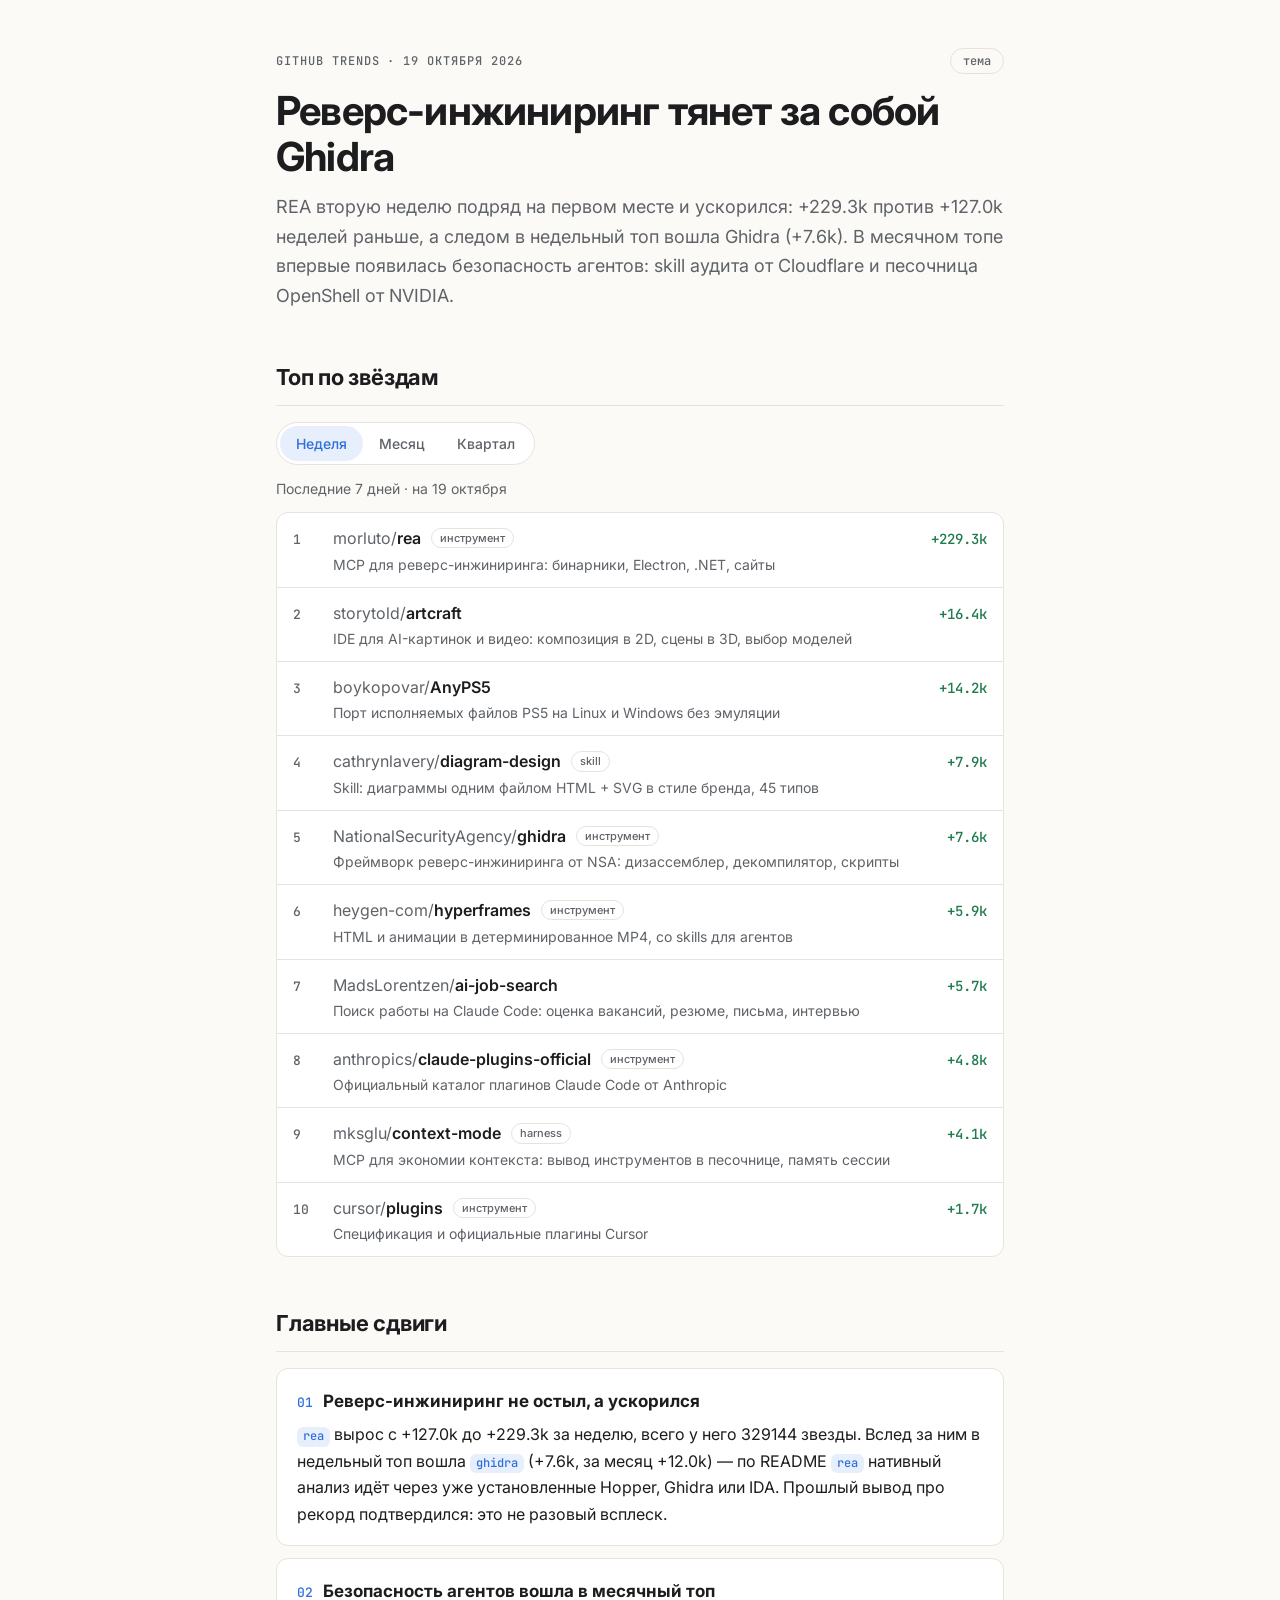
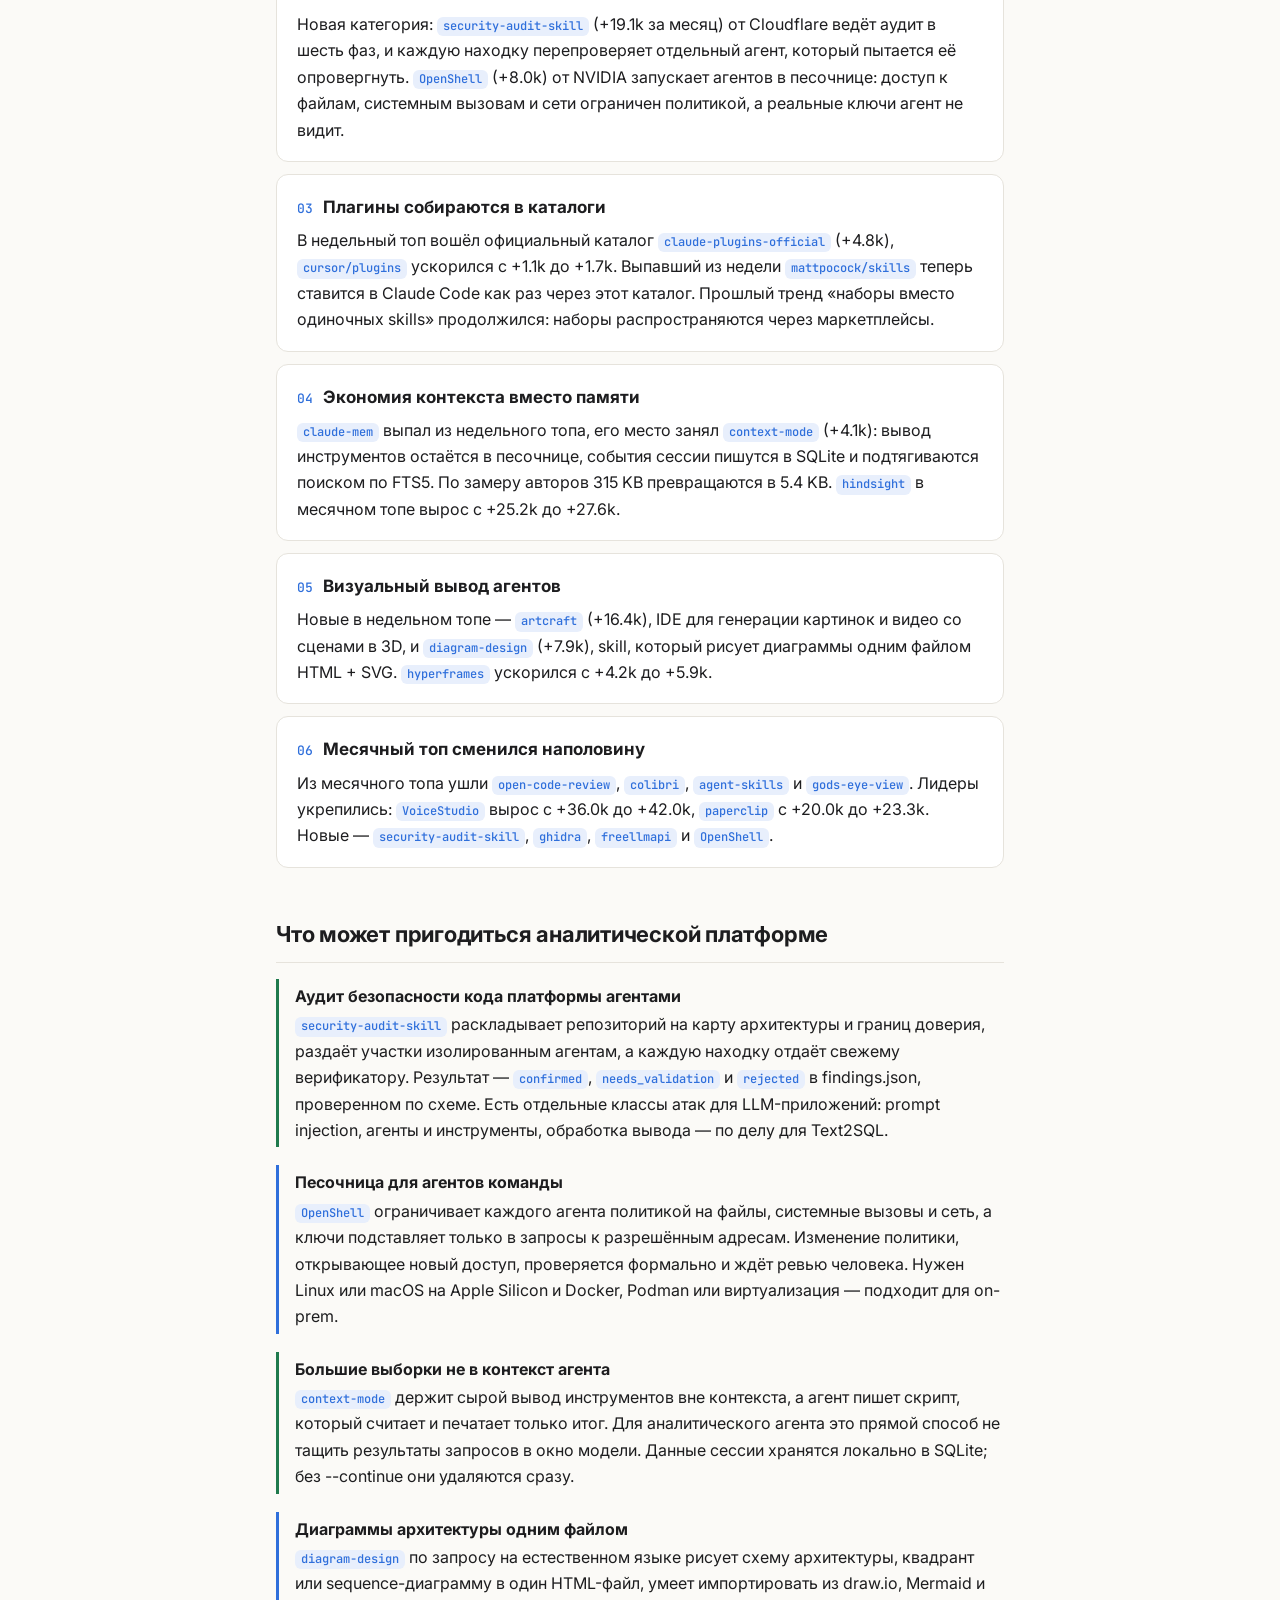
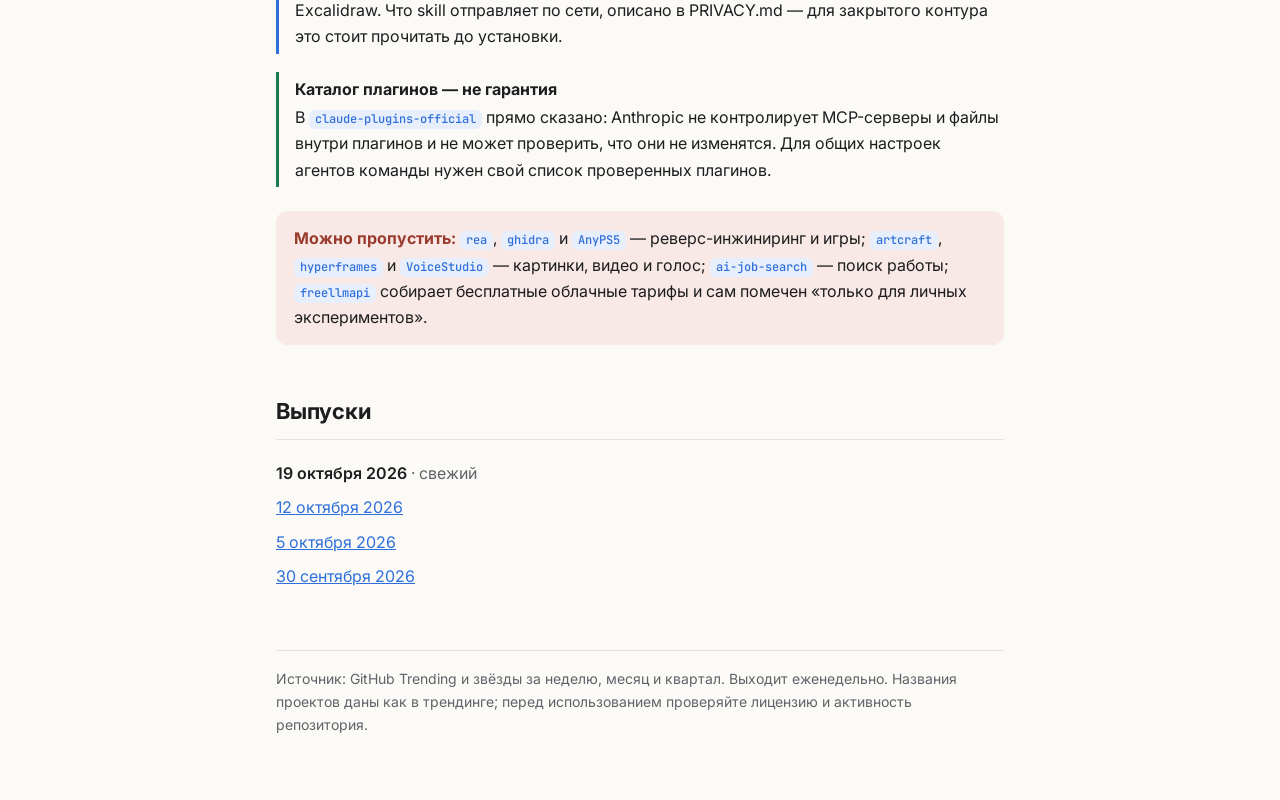
==== commit f8b66e75: "Weekly digest 2026-10-19 Co-Authored-By: Claude Opus 5.5 <noreply@anthropic.com> Claude-Session: htt" ====
--- a/index.html
+++ b/index.html
@@ -4,7 +4,7 @@
 <meta charset="utf-8">
 <meta name="viewport" content="width=device-width, initial-scale=1">
 <title>GitHub Trends Digest</title>
-<meta name="description" content="Куда движется AI-индустрия по трендингу GitHub: неделя, месяц, квартал. Выпуск 12 октября 2026.">
+<meta name="description" content="Куда движется AI-индустрия по трендингу GitHub: неделя, месяц, квартал. Выпуск 19 октября 2026.">
 <link rel="canonical" href="https://never-summer.github.io/github-trends-digest/">
 <link rel="preconnect" href="https://fonts.googleapis.com">
 <link rel="preconnect" href="https://fonts.gstatic.com" crossorigin>
@@ -29,11 +29,11 @@
 
 <header>
   <div class="eyebrow">
-    <span>GitHub Trends · 12 октября 2026</span>
+    <span>GitHub Trends · 19 октября 2026</span>
     <button class="theme-btn" id="themeBtn" type="button" aria-label="Переключить тему">тема</button>
   </div>
-  <h1>Агенты взялись за реверс-инжиниринг</h1>
-  <p class="lede">Неделю с огромным отрывом взял REA — MCP для реверс-инжиниринга приложений и бинарников (+127.0k). Недельный топ сменился почти целиком: VoiceStudio, Hindsight и Paperclip ушли из него и держатся теперь в месячном.</p>
+  <h1>Реверс-инжиниринг тянет за собой Ghidra</h1>
+  <p class="lede">REA вторую неделю подряд на первом месте и ускорился: +229.3k против +127.0k неделей раньше, а следом в недельный топ вошла Ghidra (+7.6k). В месячном топе впервые появилась безопасность агентов: skill аудита от Cloudflare и песочница OpenShell от NVIDIA.</p>
 </header>
 
 <main>
@@ -50,48 +50,48 @@
     <label for="p-quarter">Квартал</label>
   </div>
   <div class="panel" id="panel-week">
-    <p class="caption">Последние 7 дней · на 12 октября</p>
+    <p class="caption">Последние 7 дней · на 19 октября</p>
     <ol class="top">
-      <li><div class="repo"><a href="https://github.com/morluto/rea"><span class="owner">morluto/</span>rea</a> <span class="cat">инструмент</span><p>MCP для реверс-инжиниринга: бинарники, Electron, .NET, сайты</p></div><span class="stars">+127.0k</span></li>
-      <li><div class="repo"><a href="https://github.com/boykopovar/AnyPS5"><span class="owner">boykopovar/</span>AnyPS5</a><p>Порт исполняемых файлов PS5 на Linux и Windows без эмуляции</p></div><span class="stars">+25.2k</span></li>
-      <li><div class="repo"><a href="https://github.com/mattpocock/skills"><span class="owner">mattpocock/</span>skills</a> <span class="cat">skill</span><p>Небольшие композируемые skills для инженеров, с любой моделью</p></div><span class="stars">+10.3k</span></li>
-      <li><div class="repo"><a href="https://github.com/DuarteSantos8/openGym"><span class="owner">DuarteSantos8/</span>openGym</a><p>Self-hosted трекер тренировок и веса: docker compose, вход по passkey</p></div><span class="stars">+7.4k</span></li>
-      <li><div class="repo"><a href="https://github.com/tester-army/e2e"><span class="owner">tester-army/</span>e2e</a> <span class="cat">инструмент</span><p>E2E-тесты: агент проходит приложение по цели, повтор — без модели</p></div><span class="stars">+6.4k</span></li>
-      <li><div class="repo"><a href="https://github.com/heygen-com/hyperframes"><span class="owner">heygen-com/</span>hyperframes</a> <span class="cat">инструмент</span><p>HTML и анимации в детерминированное MP4, со skills для агентов</p></div><span class="stars">+4.2k</span></li>
-      <li><div class="repo"><a href="https://github.com/thedotmack/claude-mem"><span class="owner">thedotmack/</span>claude-mem</a> <span class="cat">память</span><p>Память между сессиями Claude Code: сжатые наблюдения агента</p></div><span class="stars">+3.8k</span></li>
-      <li><div class="repo"><a href="https://github.com/earthtojake/text-to-cad"><span class="owner">earthtojake/</span>text-to-cad</a> <span class="cat">инструмент</span><p>Плагин агента для CAD: STEP, STL, 3MF, проверки и чертежи</p></div><span class="stars">+2.5k</span></li>
-      <li><div class="repo"><a href="https://github.com/mvschwarz/openrig"><span class="owner">mvschwarz/</span>openrig</a> <span class="cat">оркестрация</span><p>Команда агентов в YAML: Claude Code и Codex в одной системе</p></div><span class="stars">+2.0k</span></li>
-      <li><div class="repo"><a href="https://github.com/cursor/plugins"><span class="owner">cursor/</span>plugins</a> <span class="cat">инструмент</span><p>Спецификация и официальные плагины Cursor</p></div><span class="stars">+1.1k</span></li>
+      <li><div class="repo"><a href="https://github.com/morluto/rea"><span class="owner">morluto/</span>rea</a> <span class="cat">инструмент</span><p>MCP для реверс-инжиниринга: бинарники, Electron, .NET, сайты</p></div><span class="stars">+229.3k</span></li>
+      <li><div class="repo"><a href="https://github.com/storytold/artcraft"><span class="owner">storytold/</span>artcraft</a><p>IDE для AI-картинок и видео: композиция в 2D, сцены в 3D, выбор моделей</p></div><span class="stars">+16.4k</span></li>
+      <li><div class="repo"><a href="https://github.com/boykopovar/AnyPS5"><span class="owner">boykopovar/</span>AnyPS5</a><p>Порт исполняемых файлов PS5 на Linux и Windows без эмуляции</p></div><span class="stars">+14.2k</span></li>
+      <li><div class="repo"><a href="https://github.com/cathrynlavery/diagram-design"><span class="owner">cathrynlavery/</span>diagram-design</a> <span class="cat">skill</span><p>Skill: диаграммы одним файлом HTML + SVG в стиле бренда, 45 типов</p></div><span class="stars">+7.9k</span></li>
+      <li><div class="repo"><a href="https://github.com/NationalSecurityAgency/ghidra"><span class="owner">NationalSecurityAgency/</span>ghidra</a> <span class="cat">инструмент</span><p>Фреймворк реверс-инжиниринга от NSA: дизассемблер, декомпилятор, скрипты</p></div><span class="stars">+7.6k</span></li>
+      <li><div class="repo"><a href="https://github.com/heygen-com/hyperframes"><span class="owner">heygen-com/</span>hyperframes</a> <span class="cat">инструмент</span><p>HTML и анимации в детерминированное MP4, со skills для агентов</p></div><span class="stars">+5.9k</span></li>
+      <li><div class="repo"><a href="https://github.com/MadsLorentzen/ai-job-search"><span class="owner">MadsLorentzen/</span>ai-job-search</a><p>Поиск работы на Claude Code: оценка вакансий, резюме, письма, интервью</p></div><span class="stars">+5.7k</span></li>
+      <li><div class="repo"><a href="https://github.com/anthropics/claude-plugins-official"><span class="owner">anthropics/</span>claude-plugins-official</a> <span class="cat">инструмент</span><p>Официальный каталог плагинов Claude Code от Anthropic</p></div><span class="stars">+4.8k</span></li>
+      <li><div class="repo"><a href="https://github.com/mksglu/context-mode"><span class="owner">mksglu/</span>context-mode</a> <span class="cat">harness</span><p>MCP для экономии контекста: вывод инструментов в песочнице, память сессии</p></div><span class="stars">+4.1k</span></li>
+      <li><div class="repo"><a href="https://github.com/cursor/plugins"><span class="owner">cursor/</span>plugins</a> <span class="cat">инструмент</span><p>Спецификация и официальные плагины Cursor</p></div><span class="stars">+1.7k</span></li>
     </ol>
   </div>
   <div class="panel" id="panel-month">
-    <p class="caption">Последние 30 дней · на 12 октября</p>
+    <p class="caption">Последние 30 дней · на 19 октября</p>
     <ol class="top">
-      <li><div class="repo"><a href="https://github.com/debpalash/VoiceStudio"><span class="owner">debpalash/</span>VoiceStudio</a> <span class="cat">локальные LLM</span><p>Локальная замена ElevenLabs: клонирование голоса, дубляж, диктовка, MCP</p></div><span class="stars">+36.0k</span></li>
-      <li><div class="repo"><a href="https://github.com/vectorize-io/hindsight"><span class="owner">vectorize-io/</span>hindsight</a> <span class="cat">память</span><p>Память агента, которая учится: retain / recall / reflect</p></div><span class="stars">+25.2k</span></li>
-      <li><div class="repo"><a href="https://github.com/bilawalsidhu/gods-eye-view"><span class="owner">bilawalsidhu/</span>gods-eye-view</a><p>3D-глобус с живыми публичными данными: самолёты, суда, спутники</p></div><span class="stars">+25.1k</span></li>
-      <li><div class="repo"><a href="https://github.com/alibaba/open-code-review"><span class="owner">alibaba/</span>open-code-review</a> <span class="cat">инструмент</span><p>Code review: детерминированные пайплайны + LLM-агент, свой endpoint</p></div><span class="stars">+24.1k</span></li>
-      <li><div class="repo"><a href="https://github.com/affaan-m/ECC"><span class="owner">affaan-m/</span>ECC</a> <span class="cat">harness</span><p>Оптимизация harness: skills, память, безопасность для разных агентов</p></div><span class="stars">+22.4k</span></li>
-      <li><div class="repo"><a href="https://github.com/paperclipai/paperclip"><span class="owner">paperclipai/</span>paperclip</a> <span class="cat">оркестрация</span><p>Оркестрация команды агентов: цели, бюджеты, учёт затрат</p></div><span class="stars">+20.0k</span></li>
-      <li><div class="repo"><a href="https://github.com/JustVugg/colibri"><span class="owner">JustVugg/</span>colibri</a> <span class="cat">локальные LLM</span><p>Большие MoE-модели на своём железе: чистый C, эксперты с диска</p></div><span class="stars">+13.7k</span></li>
-      <li><div class="repo"><a href="https://github.com/rohitg00/ai-engineering-from-scratch"><span class="owner">rohitg00/</span>ai-engineering-from-scratch</a><p>Бесплатный курс AI-инженерии: 528 уроков, 20 фаз</p></div><span class="stars">+13.4k</span></li>
-      <li><div class="repo"><a href="https://github.com/heygen-com/hyperframes"><span class="owner">heygen-com/</span>hyperframes</a> <span class="cat">инструмент</span><p>HTML и анимации в детерминированное MP4, со skills для агентов</p></div><span class="stars">+12.0k</span></li>
-      <li><div class="repo"><a href="https://github.com/addyosmani/agent-skills"><span class="owner">addyosmani/</span>agent-skills</a> <span class="cat">skill</span><p>Skills на весь цикл разработки: от /spec и /plan до /ship</p></div><span class="stars">+11.9k</span></li>
+      <li><div class="repo"><a href="https://github.com/debpalash/VoiceStudio"><span class="owner">debpalash/</span>VoiceStudio</a> <span class="cat">локальные LLM</span><p>Локальная замена ElevenLabs: клонирование голоса, дубляж, диктовка, MCP</p></div><span class="stars">+42.0k</span></li>
+      <li><div class="repo"><a href="https://github.com/vectorize-io/hindsight"><span class="owner">vectorize-io/</span>hindsight</a> <span class="cat">память</span><p>Память агента, которая учится: retain / recall / reflect</p></div><span class="stars">+27.6k</span></li>
+      <li><div class="repo"><a href="https://github.com/paperclipai/paperclip"><span class="owner">paperclipai/</span>paperclip</a> <span class="cat">оркестрация</span><p>Оркестрация команды агентов: цели, бюджеты, учёт затрат</p></div><span class="stars">+23.3k</span></li>
+      <li><div class="repo"><a href="https://github.com/affaan-m/ECC"><span class="owner">affaan-m/</span>ECC</a> <span class="cat">harness</span><p>Оптимизация harness: skills, память, безопасность для разных агентов</p></div><span class="stars">+23.1k</span></li>
+      <li><div class="repo"><a href="https://github.com/cloudflare/security-audit-skill"><span class="owner">cloudflare/</span>security-audit-skill</a> <span class="cat">безопасность</span><p>Skill аудита безопасности: изолированные агенты и независимая проверка</p></div><span class="stars">+19.1k</span></li>
+      <li><div class="repo"><a href="https://github.com/rohitg00/ai-engineering-from-scratch"><span class="owner">rohitg00/</span>ai-engineering-from-scratch</a><p>Бесплатный курс AI-инженерии: 542 урока, 20 фаз</p></div><span class="stars">+16.3k</span></li>
+      <li><div class="repo"><a href="https://github.com/heygen-com/hyperframes"><span class="owner">heygen-com/</span>hyperframes</a> <span class="cat">инструмент</span><p>HTML и анимации в детерминированное MP4, со skills для агентов</p></div><span class="stars">+15.4k</span></li>
+      <li><div class="repo"><a href="https://github.com/NationalSecurityAgency/ghidra"><span class="owner">NationalSecurityAgency/</span>ghidra</a> <span class="cat">инструмент</span><p>Фреймворк реверс-инжиниринга от NSA: дизассемблер, декомпилятор, скрипты</p></div><span class="stars">+12.0k</span></li>
+      <li><div class="repo"><a href="https://github.com/tashfeenahmed/freellmapi"><span class="owner">tashfeenahmed/</span>freellmapi</a> <span class="cat">инструмент</span><p>Бесплатные тарифы 34 LLM-провайдеров за одним OpenAI-совместимым /v1</p></div><span class="stars">+10.1k</span></li>
+      <li><div class="repo"><a href="https://github.com/NVIDIA/OpenShell"><span class="owner">NVIDIA/</span>OpenShell</a> <span class="cat">безопасность</span><p>Песочница для агентов: политики на файлы, сеть и секреты на уровне ядра</p></div><span class="stars">+8.0k</span></li>
     </ol>
   </div>
   <div class="panel" id="panel-quarter">
-    <p class="caption">Квартал с 1 октября · сумма 2 недельных срезов</p>
+    <p class="caption">Квартал с 1 октября · сумма 3 недельных срезов</p>
     <ol class="top">
-      <li><div class="repo"><a href="https://github.com/morluto/rea"><span class="owner">morluto/</span>rea</a> <span class="cat">инструмент</span><p>Реверс-инжиниринг через MCP</p></div><span class="stars">≈127k</span></li>
-      <li><div class="repo"><a href="https://github.com/boykopovar/AnyPS5"><span class="owner">boykopovar/</span>AnyPS5</a><p>Порт игр PS5 на Linux и Windows</p></div><span class="stars">≈25k</span></li>
+      <li><div class="repo"><a href="https://github.com/morluto/rea"><span class="owner">morluto/</span>rea</a> <span class="cat">инструмент</span><p>Реверс-инжиниринг через MCP</p></div><span class="stars">≈356k</span></li>
+      <li><div class="repo"><a href="https://github.com/boykopovar/AnyPS5"><span class="owner">boykopovar/</span>AnyPS5</a><p>Порт игр PS5 на Linux и Windows</p></div><span class="stars">≈39k</span></li>
+      <li><div class="repo"><a href="https://github.com/storytold/artcraft"><span class="owner">storytold/</span>artcraft</a><p>IDE для AI-картинок и видео</p></div><span class="stars">≈16k</span></li>
       <li><div class="repo"><a href="https://github.com/debpalash/VoiceStudio"><span class="owner">debpalash/</span>VoiceStudio</a> <span class="cat">локальные LLM</span><p>Локальный голосовой AI</p></div><span class="stars">≈15k</span></li>
+      <li><div class="repo"><a href="https://github.com/heygen-com/hyperframes"><span class="owner">heygen-com/</span>hyperframes</a> <span class="cat">инструмент</span><p>Рендер HTML в видео для агентов</p></div><span class="stars">≈13k</span></li>
       <li><div class="repo"><a href="https://github.com/vectorize-io/hindsight"><span class="owner">vectorize-io/</span>hindsight</a> <span class="cat">память</span><p>Память агента, которая учится</p></div><span class="stars">≈11k</span></li>
       <li><div class="repo"><a href="https://github.com/mattpocock/skills"><span class="owner">mattpocock/</span>skills</a> <span class="cat">skill</span><p>Skills для инженеров</p></div><span class="stars">≈10k</span></li>
       <li><div class="repo"><a href="https://github.com/paperclipai/paperclip"><span class="owner">paperclipai/</span>paperclip</a> <span class="cat">оркестрация</span><p>Оркестрация команды агентов</p></div><span class="stars">≈9k</span></li>
       <li><div class="repo"><a href="https://github.com/DietrichGebert/ponytail"><span class="owner">DietrichGebert/</span>ponytail</a> <span class="cat">skill</span><p>Skill «меньше кода»</p></div><span class="stars">≈8k</span></li>
-      <li><div class="repo"><a href="https://github.com/DuarteSantos8/openGym"><span class="owner">DuarteSantos8/</span>openGym</a><p>Self-hosted фитнес-трекер</p></div><span class="stars">≈7k</span></li>
-      <li><div class="repo"><a href="https://github.com/heygen-com/hyperframes"><span class="owner">heygen-com/</span>hyperframes</a> <span class="cat">инструмент</span><p>Рендер HTML в видео для агентов</p></div><span class="stars">≈7k</span></li>
-      <li><div class="repo"><a href="https://github.com/tester-army/e2e"><span class="owner">tester-army/</span>e2e</a> <span class="cat">инструмент</span><p>E2E-тесты с агентом</p></div><span class="stars">≈6k</span></li>
+      <li><div class="repo"><a href="https://github.com/cathrynlavery/diagram-design"><span class="owner">cathrynlavery/</span>diagram-design</a> <span class="cat">skill</span><p>Диаграммы в HTML + SVG для агентов</p></div><span class="stars">≈8k</span></li>
     </ol>
   </div>
 </div>
@@ -99,75 +99,71 @@
 <h2>Главные сдвиги</h2>
 
 <section class="trend">
-  <h3><span class="n">01</span>Реверс-инжиниринг собрал рекорд</h3>
-  <p><span class="tag">rea</span> набрал +127.0k при 131862 звёздах всего — почти весь рост пришёлся на одну неделю, и это в восемь с лишним раз больше, чем у прошлого лидера <span class="tag">VoiceStudio</span> (+14.7k). Это один MCP-сервер, через который агент без исходников разбирает нативные бинарники, Electron-приложения, сборки .NET и сайты и объясняет, как устроена функция.</p>
+  <h3><span class="n">01</span>Реверс-инжиниринг не остыл, а ускорился</h3>
+  <p><span class="tag">rea</span> вырос с +127.0k до +229.3k за неделю, всего у него 329144 звезды. Вслед за ним в недельный топ вошла <span class="tag">ghidra</span> (+7.6k, за месяц +12.0k) — по README <span class="tag">rea</span> нативный анализ идёт через уже установленные Hopper, Ghidra или IDA. Прошлый вывод про рекорд подтвердился: это не разовый всплеск.</p>
 </section>
 
 <section class="trend">
-  <h3><span class="n">02</span>Недельный топ сменился почти целиком</h3>
-  <p>Из прошлой десятки остались только <span class="tag">hyperframes</span> (вырос с +3.1k до +4.2k) и <span class="tag">openrig</span> (замедлился с +4.3k до +2.0k). Ушли <span class="tag">VoiceStudio</span>, <span class="tag">hindsight</span>, <span class="tag">paperclip</span>, <span class="tag">ponytail</span>, <span class="tag">ai-engineering-from-scratch</span>, <span class="tag">Agent-Reach</span>, <span class="tag">impeccable</span> и <span class="tag">yoinks</span>. Прошлая волна теперь видна в месячном топе: <span class="tag">VoiceStudio</span> возглавил его (+36.0k), <span class="tag">paperclip</span> вырос с +17.4k до +20.0k.</p>
+  <h3><span class="n">02</span>Безопасность агентов вошла в месячный топ</h3>
+  <p>Новая категория: <span class="tag">security-audit-skill</span> (+19.1k за месяц) от Cloudflare ведёт аудит в шесть фаз, и каждую находку перепроверяет отдельный агент, который пытается её опровергнуть. <span class="tag">OpenShell</span> (+8.0k) от NVIDIA запускает агентов в песочнице: доступ к файлам, системным вызовам и сети ограничен политикой, а реальные ключи агент не видит.</p>
 </section>
 
 <section class="trend">
-  <h3><span class="n">03</span>Агенты уходят в прикладные инженерные задачи</h3>
-  <p>Рядом с <span class="tag">rea</span> в недельном топе <span class="tag">e2e</span> (+6.4k) — агент проходит веб- или мобильное приложение по цели, записанной на естественном языке, — и <span class="tag">text-to-cad</span> (+2.5k), который генерирует 3D-модели, чертежи и проверки на технологичность. <span class="tag">rea</span> и <span class="tag">text-to-cad</span> ставятся как MCP или плагин к уже существующим агентам.</p>
+  <h3><span class="n">03</span>Плагины собираются в каталоги</h3>
+  <p>В недельный топ вошёл официальный каталог <span class="tag">claude-plugins-official</span> (+4.8k), <span class="tag">cursor/plugins</span> ускорился с +1.1k до +1.7k. Выпавший из недели <span class="tag">mattpocock/skills</span> теперь ставится в Claude Code как раз через этот каталог. Прошлый тренд «наборы вместо одиночных skills» продолжился: наборы распространяются через маркетплейсы.</p>
 </section>
 
 <section class="trend">
-  <h3><span class="n">04</span>Одиночные skills уступают наборам</h3>
-  <p>Из месячного топа выпали <span class="tag">ponytail</span> (был первым с +30.5k), <span class="tag">archify</span> и <span class="tag">i-have-adhd</span>. Вместо них — наборы: <span class="tag">agent-skills</span> (+11.9k за месяц) с девятью командами на весь цикл разработки, а в недельном топе <span class="tag">mattpocock/skills</span> (+10.3k) и официальные плагины <span class="tag">cursor/plugins</span> (+1.1k).</p>
+  <h3><span class="n">04</span>Экономия контекста вместо памяти</h3>
+  <p><span class="tag">claude-mem</span> выпал из недельного топа, его место занял <span class="tag">context-mode</span> (+4.1k): вывод инструментов остаётся в песочнице, события сессии пишутся в SQLite и подтягиваются поиском по FTS5. По замеру авторов 315 KB превращаются в 5.4 KB. <span class="tag">hindsight</span> в месячном топе вырос с +25.2k до +27.6k.</p>
 </section>
 
 <section class="trend">
-  <h3><span class="n">05</span>Память сменила лидера недели</h3>
-  <p><span class="tag">hindsight</span> ушёл из недельного топа, но в месячном вырос с +23.2k до +25.2k. В неделю вошёл <span class="tag">claude-mem</span> (+3.8k): он записывает действия агента, сжимает их в семантические сводки и подмешивает их в следующие сессии.</p>
+  <h3><span class="n">05</span>Визуальный вывод агентов</h3>
+  <p>Новые в недельном топе — <span class="tag">artcraft</span> (+16.4k), IDE для генерации картинок и видео со сценами в 3D, и <span class="tag">diagram-design</span> (+7.9k), skill, который рисует диаграммы одним файлом HTML + SVG. <span class="tag">hyperframes</span> ускорился с +4.2k до +5.9k.</p>
 </section>
 
 <section class="trend">
-  <h3><span class="n">06</span>Локально: от голоса к большим моделям</h3>
-  <p>В месячный топ вошёл <span class="tag">colibri</span> (+13.7k) — запуск MoE-моделей на сотни миллиардов параметров без GPU: в RAM держится часть, нужная на токен, эксперты читаются с диска. В README пример — GLM-5.2 на 744B в int4 на CPU с резидентной памятью 9.9 GB.</p>
+  <h3><span class="n">06</span>Месячный топ сменился наполовину</h3>
+  <p>Из месячного топа ушли <span class="tag">open-code-review</span>, <span class="tag">colibri</span>, <span class="tag">agent-skills</span> и <span class="tag">gods-eye-view</span>. Лидеры укрепились: <span class="tag">VoiceStudio</span> вырос с +36.0k до +42.0k, <span class="tag">paperclip</span> с +20.0k до +23.3k. Новые — <span class="tag">security-audit-skill</span>, <span class="tag">ghidra</span>, <span class="tag">freellmapi</span> и <span class="tag">OpenShell</span>.</p>
 </section>
 
 <h2>Что может пригодиться аналитической платформе</h2>
 
 <div class="pick">
-  <strong>E2E-тесты дашбордов на естественном языке</strong>
-  <p><span class="tag">e2e</span> описывает шаг теста целью на естественном языке, агент проходит приложение, а результат проверяется обычными локаторами. Записанные действия при следующих прогонах воспроизводятся без вызова модели, пока приложение не изменилось; модель можно взять свою, в том числе локальную, — подходит для регрессии интерфейсов дашбордов в закрытом контуре.</p>
+  <strong>Аудит безопасности кода платформы агентами</strong>
+  <p><span class="tag">security-audit-skill</span> раскладывает репозиторий на карту архитектуры и границ доверия, раздаёт участки изолированным агентам, а каждую находку отдаёт свежему верификатору. Результат — <span class="tag">confirmed</span>, <span class="tag">needs_validation</span> и <span class="tag">rejected</span> в findings.json, проверенном по схеме. Есть отдельные классы атак для LLM-приложений: prompt injection, агенты и инструменты, обработка вывода — по делу для Text2SQL.</p>
+</div>
+
+<div class="pick radar">
+  <strong>Песочница для агентов команды</strong>
+  <p><span class="tag">OpenShell</span> ограничивает каждого агента политикой на файлы, системные вызовы и сеть, а ключи подставляет только в запросы к разрешённым адресам. Изменение политики, открывающее новый доступ, проверяется формально и ждёт ревью человека. Нужен Linux или macOS на Apple Silicon и Docker, Podman или виртуализация — подходит для on-prem.</p>
 </div>
 
 <div class="pick">
-  <strong>Ревью SQL с меньшим расходом токенов</strong>
-  <p><span class="tag">open-code-review</span> вырос в месячном топе с +22.1k до +24.1k. По замеру авторов, с той же моделью он выигрывает у Claude Code по precision и F1 и тратит около 1/9 токенов, но recall ниже — сознательный выбор в пользу меньшего шума. Для ревью на своей модели с ограниченным бюджетом это прямой аргумент.</p>
+  <strong>Большие выборки не в контекст агента</strong>
+  <p><span class="tag">context-mode</span> держит сырой вывод инструментов вне контекста, а агент пишет скрипт, который считает и печатает только итог. Для аналитического агента это прямой способ не тащить результаты запросов в окно модели. Данные сессии хранятся локально в SQLite; без --continue они удаляются сразу.</p>
+</div>
+
+<div class="pick radar">
+  <strong>Диаграммы архитектуры одним файлом</strong>
+  <p><span class="tag">diagram-design</span> по запросу на естественном языке рисует схему архитектуры, квадрант или sequence-диаграмму в один HTML-файл, умеет импортировать из draw.io, Mermaid и Excalidraw. Что skill отправляет по сети, описано в PRIVACY.md — для закрытого контура это стоит прочитать до установки.</p>
 </div>
 
 <div class="pick">
-  <strong>Ponytail перемерили на большой выборке</strong>
-  <p>В прошлом выпуске замер <span class="tag">ponytail</span> был на 12 задачах. Ponytail 5 проверили на 39 задачах, включая реальный репозиторий FastAPI + React, на Opus 5.5 по 5 прогонов: на 53% меньше кода, на 41% меньше времени, рискованная логика уходит с тестом в 98% случаев против 68% без skill. Шесть задач безопасности, включая SQL injection, прошли во всех 30 прогонах.</p>
-</div>
-
-<div class="pick">
-  <strong>Skills на весь цикл разработки</strong>
-  <p><span class="tag">agent-skills</span> даёт девять команд от /spec и /plan до /review и /ship, каждая включает нужные skills. Альтернатива — <span class="tag">mattpocock/skills</span>: небольшие композируемые skills, которые работают с любой моделью и правятся под себя. Годятся как основа общих правил для агентов команды платформы.</p>
-</div>
-
-<div class="pick radar">
-  <strong>Большая модель в закрытом контуре без GPU</strong>
-  <p><span class="tag">colibri</span> запускает MoE-модели на CPU, читая экспертов с диска. Минимум по README — 8 GB RAM и 22 GB на диске для самой маленькой модели; среди движков GLM, Kimi K3, DeepSeek V4 Flash, Qwen3.6 и Qwen3-Coder. Скорость на своём железе для Text2SQL нужно замерить до выводов.</p>
-</div>
-
-<div class="pick radar">
-  <strong>Память между сессиями — проверить, где она хранится</strong>
-  <p><span class="tag">claude-mem</span> сохраняет наблюдения агента между сессиями. В инструкции по установке по умолчанию стоит хостинговая память CMEM Pro, а локальный режим включается флагом --provider host — для закрытого контура подходит только он.</p>
+  <strong>Каталог плагинов — не гарантия</strong>
+  <p>В <span class="tag">claude-plugins-official</span> прямо сказано: Anthropic не контролирует MCP-серверы и файлы внутри плагинов и не может проверить, что они не изменятся. Для общих настроек агентов команды нужен свой список проверенных плагинов.</p>
 </div>
 
 <div class="skip">
-  <b>Можно пропустить:</b> <span class="tag">AnyPS5</span>, <span class="tag">openGym</span> и <span class="tag">gods-eye-view</span> — игры, фитнес и витрина публичных данных; <span class="tag">rea</span> разбирает чужие приложения, платформе он не нужен; <span class="tag">hyperframes</span>, <span class="tag">text-to-cad</span> и <span class="tag">VoiceStudio</span> — видео, CAD и голос.
+  <b>Можно пропустить:</b> <span class="tag">rea</span>, <span class="tag">ghidra</span> и <span class="tag">AnyPS5</span> — реверс-инжиниринг и игры; <span class="tag">artcraft</span>, <span class="tag">hyperframes</span> и <span class="tag">VoiceStudio</span> — картинки, видео и голос; <span class="tag">ai-job-search</span> — поиск работы; <span class="tag">freellmapi</span> собирает бесплатные облачные тарифы и сам помечен «только для личных экспериментов».
 </div>
 
 <h2>Выпуски</h2>
 
 <ul class="archive">
-  <li><b>12 октября 2026</b> · свежий</li>
+  <li><b>19 октября 2026</b> · свежий</li>
+  <li><a href="issues/2026-10-12/">12 октября 2026</a></li>
   <li><a href="issues/2026-10-05/">5 октября 2026</a></li>
   <li><a href="issues/2026-09-30/">30 сентября 2026</a></li>
 </ul>
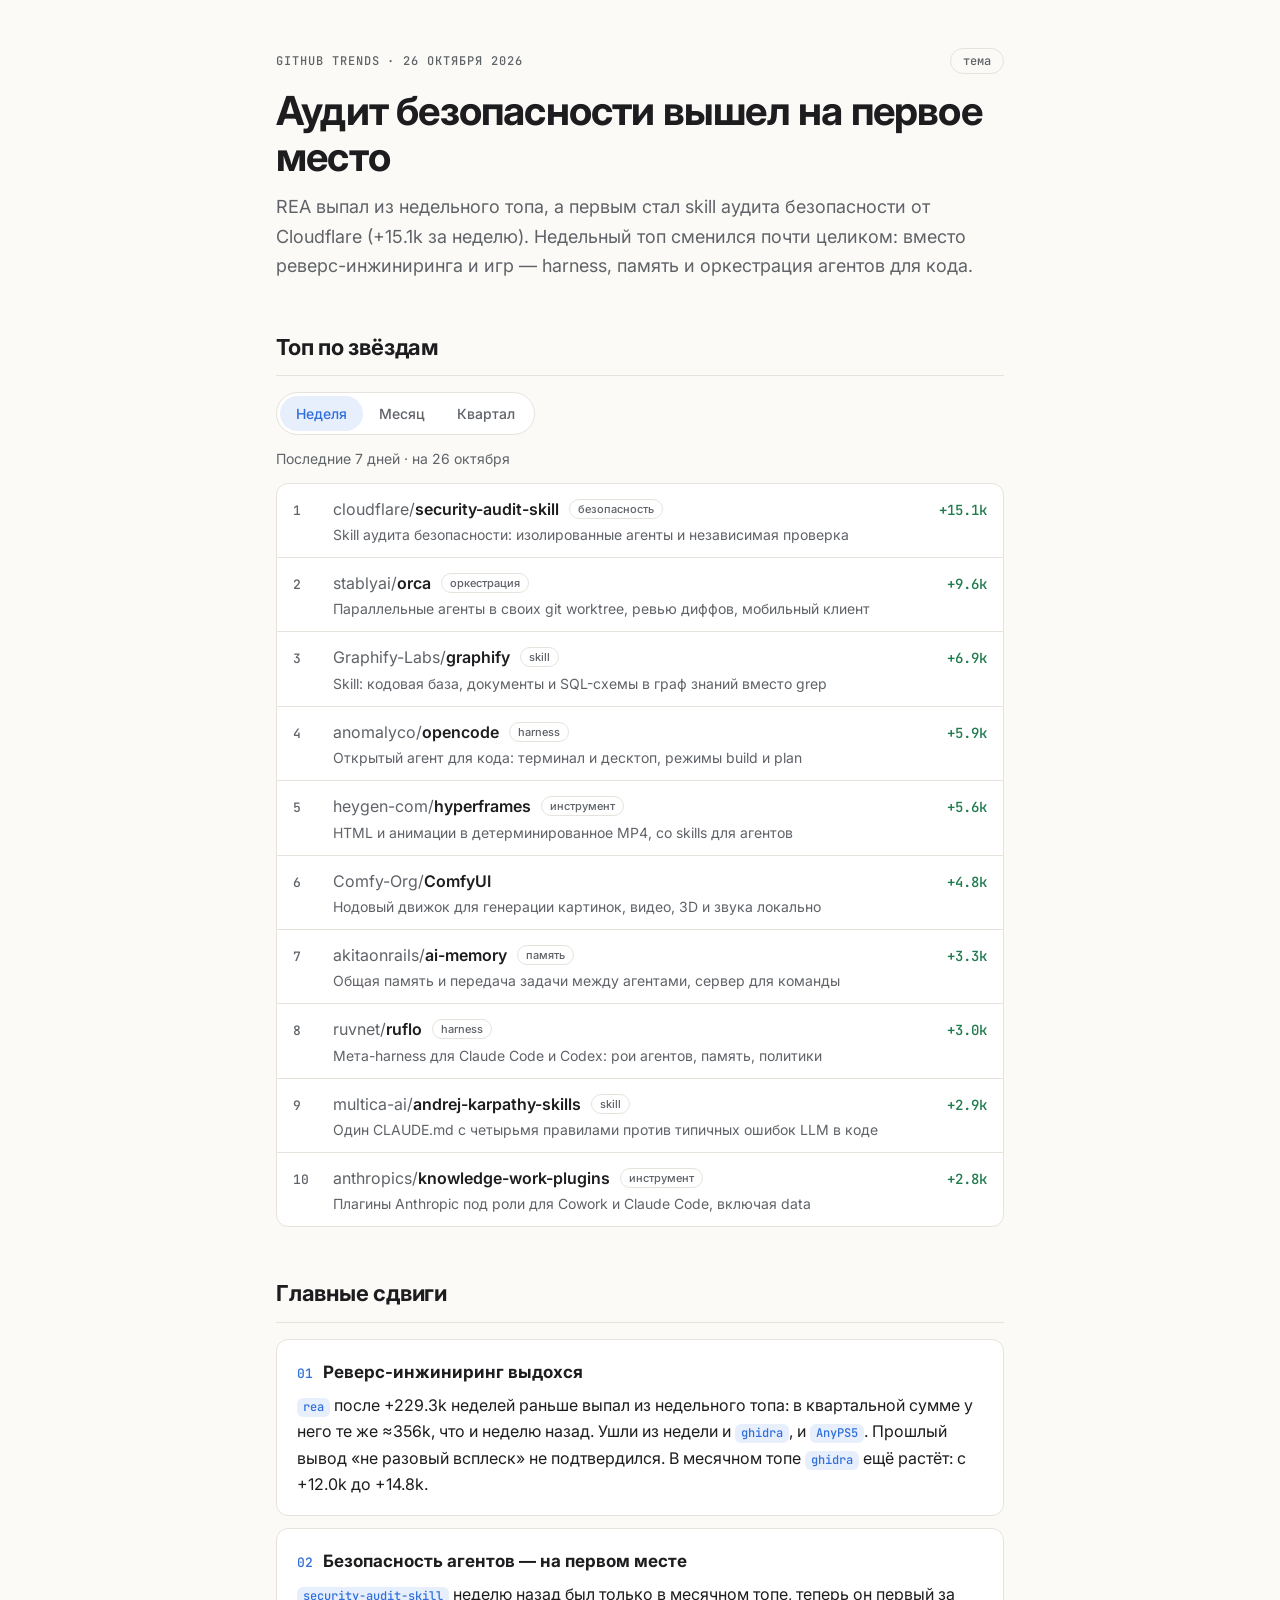
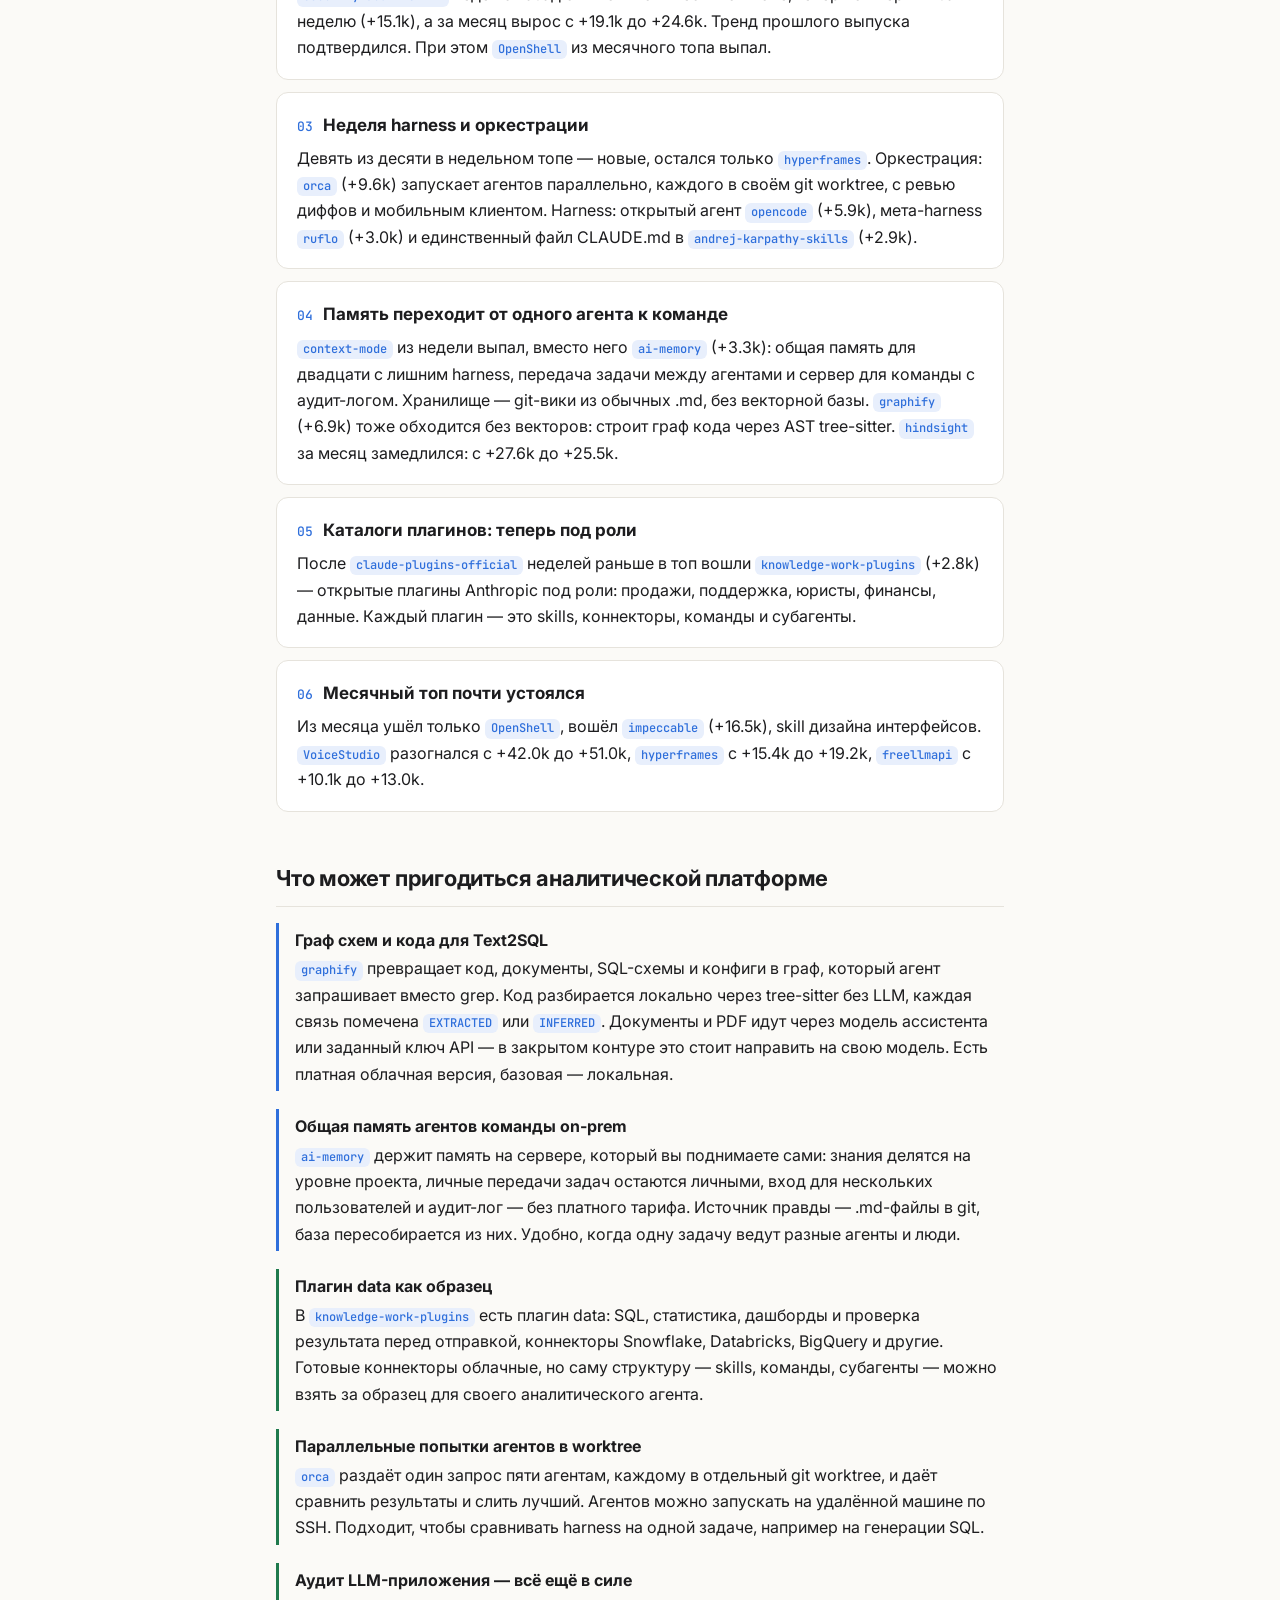
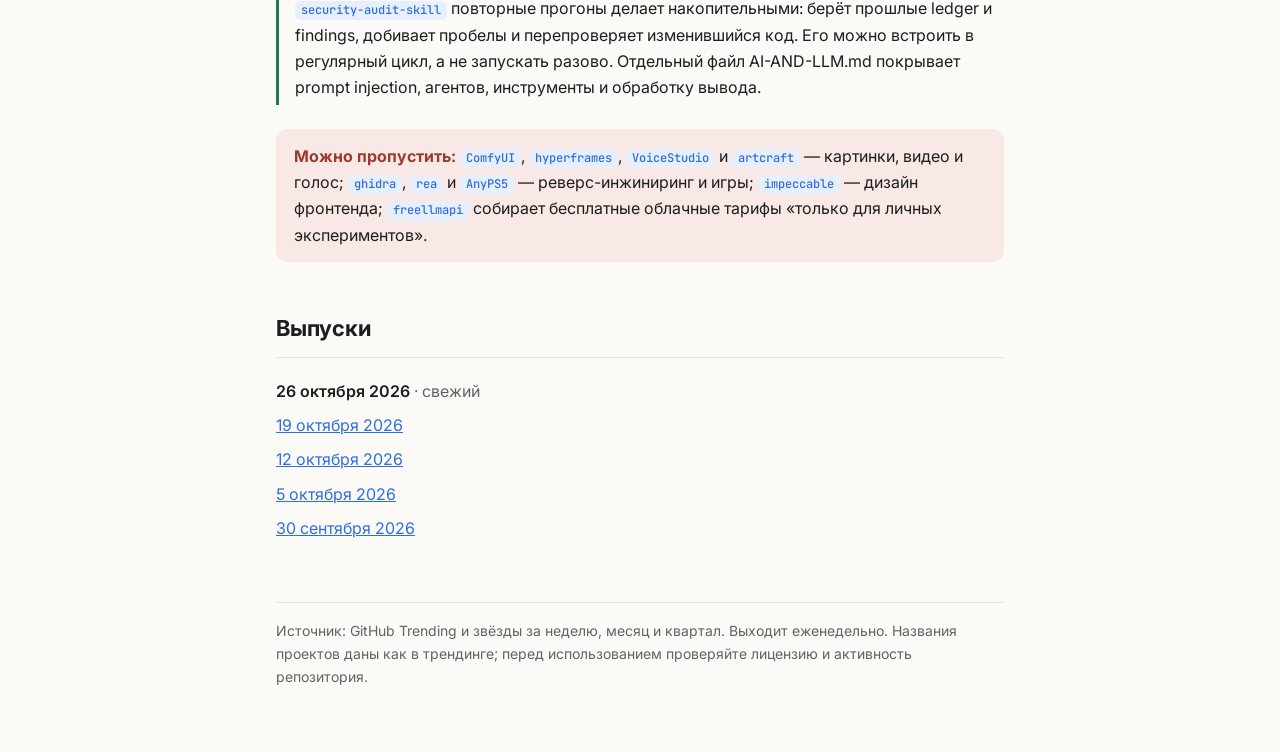
==== commit 267890c6: "Weekly digest 2026-10-26 Co-Authored-By: Claude Opus 5.5 <noreply@anthropic.com> Claude-Session: htt" ====
--- a/index.html
+++ b/index.html
@@ -4,7 +4,7 @@
 <meta charset="utf-8">
 <meta name="viewport" content="width=device-width, initial-scale=1">
 <title>GitHub Trends Digest</title>
-<meta name="description" content="Куда движется AI-индустрия по трендингу GitHub: неделя, месяц, квартал. Выпуск 19 октября 2026.">
+<meta name="description" content="Куда движется AI-индустрия по трендингу GitHub: неделя, месяц, квартал. Выпуск 26 октября 2026.">
 <link rel="canonical" href="https://never-summer.github.io/github-trends-digest/">
 <link rel="preconnect" href="https://fonts.googleapis.com">
 <link rel="preconnect" href="https://fonts.gstatic.com" crossorigin>
@@ -29,11 +29,11 @@
 
 <header>
   <div class="eyebrow">
-    <span>GitHub Trends · 19 октября 2026</span>
+    <span>GitHub Trends · 26 октября 2026</span>
     <button class="theme-btn" id="themeBtn" type="button" aria-label="Переключить тему">тема</button>
   </div>
-  <h1>Реверс-инжиниринг тянет за собой Ghidra</h1>
-  <p class="lede">REA вторую неделю подряд на первом месте и ускорился: +229.3k против +127.0k неделей раньше, а следом в недельный топ вошла Ghidra (+7.6k). В месячном топе впервые появилась безопасность агентов: skill аудита от Cloudflare и песочница OpenShell от NVIDIA.</p>
+  <h1>Аудит безопасности вышел на первое место</h1>
+  <p class="lede">REA выпал из недельного топа, а первым стал skill аудита безопасности от Cloudflare (+15.1k за неделю). Недельный топ сменился почти целиком: вместо реверс-инжиниринга и игр — harness, память и оркестрация агентов для кода.</p>
 </header>
 
 <main>
@@ -50,48 +50,48 @@
     <label for="p-quarter">Квартал</label>
   </div>
   <div class="panel" id="panel-week">
-    <p class="caption">Последние 7 дней · на 19 октября</p>
+    <p class="caption">Последние 7 дней · на 26 октября</p>
     <ol class="top">
-      <li><div class="repo"><a href="https://github.com/morluto/rea"><span class="owner">morluto/</span>rea</a> <span class="cat">инструмент</span><p>MCP для реверс-инжиниринга: бинарники, Electron, .NET, сайты</p></div><span class="stars">+229.3k</span></li>
-      <li><div class="repo"><a href="https://github.com/storytold/artcraft"><span class="owner">storytold/</span>artcraft</a><p>IDE для AI-картинок и видео: композиция в 2D, сцены в 3D, выбор моделей</p></div><span class="stars">+16.4k</span></li>
-      <li><div class="repo"><a href="https://github.com/boykopovar/AnyPS5"><span class="owner">boykopovar/</span>AnyPS5</a><p>Порт исполняемых файлов PS5 на Linux и Windows без эмуляции</p></div><span class="stars">+14.2k</span></li>
-      <li><div class="repo"><a href="https://github.com/cathrynlavery/diagram-design"><span class="owner">cathrynlavery/</span>diagram-design</a> <span class="cat">skill</span><p>Skill: диаграммы одним файлом HTML + SVG в стиле бренда, 45 типов</p></div><span class="stars">+7.9k</span></li>
-      <li><div class="repo"><a href="https://github.com/NationalSecurityAgency/ghidra"><span class="owner">NationalSecurityAgency/</span>ghidra</a> <span class="cat">инструмент</span><p>Фреймворк реверс-инжиниринга от NSA: дизассемблер, декомпилятор, скрипты</p></div><span class="stars">+7.6k</span></li>
-      <li><div class="repo"><a href="https://github.com/heygen-com/hyperframes"><span class="owner">heygen-com/</span>hyperframes</a> <span class="cat">инструмент</span><p>HTML и анимации в детерминированное MP4, со skills для агентов</p></div><span class="stars">+5.9k</span></li>
-      <li><div class="repo"><a href="https://github.com/MadsLorentzen/ai-job-search"><span class="owner">MadsLorentzen/</span>ai-job-search</a><p>Поиск работы на Claude Code: оценка вакансий, резюме, письма, интервью</p></div><span class="stars">+5.7k</span></li>
-      <li><div class="repo"><a href="https://github.com/anthropics/claude-plugins-official"><span class="owner">anthropics/</span>claude-plugins-official</a> <span class="cat">инструмент</span><p>Официальный каталог плагинов Claude Code от Anthropic</p></div><span class="stars">+4.8k</span></li>
-      <li><div class="repo"><a href="https://github.com/mksglu/context-mode"><span class="owner">mksglu/</span>context-mode</a> <span class="cat">harness</span><p>MCP для экономии контекста: вывод инструментов в песочнице, память сессии</p></div><span class="stars">+4.1k</span></li>
-      <li><div class="repo"><a href="https://github.com/cursor/plugins"><span class="owner">cursor/</span>plugins</a> <span class="cat">инструмент</span><p>Спецификация и официальные плагины Cursor</p></div><span class="stars">+1.7k</span></li>
+      <li><div class="repo"><a href="https://github.com/cloudflare/security-audit-skill"><span class="owner">cloudflare/</span>security-audit-skill</a> <span class="cat">безопасность</span><p>Skill аудита безопасности: изолированные агенты и независимая проверка</p></div><span class="stars">+15.1k</span></li>
+      <li><div class="repo"><a href="https://github.com/stablyai/orca"><span class="owner">stablyai/</span>orca</a> <span class="cat">оркестрация</span><p>Параллельные агенты в своих git worktree, ревью диффов, мобильный клиент</p></div><span class="stars">+9.6k</span></li>
+      <li><div class="repo"><a href="https://github.com/Graphify-Labs/graphify"><span class="owner">Graphify-Labs/</span>graphify</a> <span class="cat">skill</span><p>Skill: кодовая база, документы и SQL-схемы в граф знаний вместо grep</p></div><span class="stars">+6.9k</span></li>
+      <li><div class="repo"><a href="https://github.com/anomalyco/opencode"><span class="owner">anomalyco/</span>opencode</a> <span class="cat">harness</span><p>Открытый агент для кода: терминал и десктоп, режимы build и plan</p></div><span class="stars">+5.9k</span></li>
+      <li><div class="repo"><a href="https://github.com/heygen-com/hyperframes"><span class="owner">heygen-com/</span>hyperframes</a> <span class="cat">инструмент</span><p>HTML и анимации в детерминированное MP4, со skills для агентов</p></div><span class="stars">+5.6k</span></li>
+      <li><div class="repo"><a href="https://github.com/Comfy-Org/ComfyUI"><span class="owner">Comfy-Org/</span>ComfyUI</a><p>Нодовый движок для генерации картинок, видео, 3D и звука локально</p></div><span class="stars">+4.8k</span></li>
+      <li><div class="repo"><a href="https://github.com/akitaonrails/ai-memory"><span class="owner">akitaonrails/</span>ai-memory</a> <span class="cat">память</span><p>Общая память и передача задачи между агентами, сервер для команды</p></div><span class="stars">+3.3k</span></li>
+      <li><div class="repo"><a href="https://github.com/ruvnet/ruflo"><span class="owner">ruvnet/</span>ruflo</a> <span class="cat">harness</span><p>Мета-harness для Claude Code и Codex: рои агентов, память, политики</p></div><span class="stars">+3.0k</span></li>
+      <li><div class="repo"><a href="https://github.com/multica-ai/andrej-karpathy-skills"><span class="owner">multica-ai/</span>andrej-karpathy-skills</a> <span class="cat">skill</span><p>Один CLAUDE.md с четырьмя правилами против типичных ошибок LLM в коде</p></div><span class="stars">+2.9k</span></li>
+      <li><div class="repo"><a href="https://github.com/anthropics/knowledge-work-plugins"><span class="owner">anthropics/</span>knowledge-work-plugins</a> <span class="cat">инструмент</span><p>Плагины Anthropic под роли для Cowork и Claude Code, включая data</p></div><span class="stars">+2.8k</span></li>
     </ol>
   </div>
   <div class="panel" id="panel-month">
-    <p class="caption">Последние 30 дней · на 19 октября</p>
+    <p class="caption">Последние 30 дней · на 26 октября</p>
     <ol class="top">
-      <li><div class="repo"><a href="https://github.com/debpalash/VoiceStudio"><span class="owner">debpalash/</span>VoiceStudio</a> <span class="cat">локальные LLM</span><p>Локальная замена ElevenLabs: клонирование голоса, дубляж, диктовка, MCP</p></div><span class="stars">+42.0k</span></li>
-      <li><div class="repo"><a href="https://github.com/vectorize-io/hindsight"><span class="owner">vectorize-io/</span>hindsight</a> <span class="cat">память</span><p>Память агента, которая учится: retain / recall / reflect</p></div><span class="stars">+27.6k</span></li>
-      <li><div class="repo"><a href="https://github.com/paperclipai/paperclip"><span class="owner">paperclipai/</span>paperclip</a> <span class="cat">оркестрация</span><p>Оркестрация команды агентов: цели, бюджеты, учёт затрат</p></div><span class="stars">+23.3k</span></li>
-      <li><div class="repo"><a href="https://github.com/affaan-m/ECC"><span class="owner">affaan-m/</span>ECC</a> <span class="cat">harness</span><p>Оптимизация harness: skills, память, безопасность для разных агентов</p></div><span class="stars">+23.1k</span></li>
-      <li><div class="repo"><a href="https://github.com/cloudflare/security-audit-skill"><span class="owner">cloudflare/</span>security-audit-skill</a> <span class="cat">безопасность</span><p>Skill аудита безопасности: изолированные агенты и независимая проверка</p></div><span class="stars">+19.1k</span></li>
-      <li><div class="repo"><a href="https://github.com/rohitg00/ai-engineering-from-scratch"><span class="owner">rohitg00/</span>ai-engineering-from-scratch</a><p>Бесплатный курс AI-инженерии: 542 урока, 20 фаз</p></div><span class="stars">+16.3k</span></li>
-      <li><div class="repo"><a href="https://github.com/heygen-com/hyperframes"><span class="owner">heygen-com/</span>hyperframes</a> <span class="cat">инструмент</span><p>HTML и анимации в детерминированное MP4, со skills для агентов</p></div><span class="stars">+15.4k</span></li>
-      <li><div class="repo"><a href="https://github.com/NationalSecurityAgency/ghidra"><span class="owner">NationalSecurityAgency/</span>ghidra</a> <span class="cat">инструмент</span><p>Фреймворк реверс-инжиниринга от NSA: дизассемблер, декомпилятор, скрипты</p></div><span class="stars">+12.0k</span></li>
-      <li><div class="repo"><a href="https://github.com/tashfeenahmed/freellmapi"><span class="owner">tashfeenahmed/</span>freellmapi</a> <span class="cat">инструмент</span><p>Бесплатные тарифы 34 LLM-провайдеров за одним OpenAI-совместимым /v1</p></div><span class="stars">+10.1k</span></li>
-      <li><div class="repo"><a href="https://github.com/NVIDIA/OpenShell"><span class="owner">NVIDIA/</span>OpenShell</a> <span class="cat">безопасность</span><p>Песочница для агентов: политики на файлы, сеть и секреты на уровне ядра</p></div><span class="stars">+8.0k</span></li>
+      <li><div class="repo"><a href="https://github.com/debpalash/VoiceStudio"><span class="owner">debpalash/</span>VoiceStudio</a> <span class="cat">локальные LLM</span><p>Локальная замена ElevenLabs: клонирование голоса, дубляж, диктовка, MCP</p></div><span class="stars">+51.0k</span></li>
+      <li><div class="repo"><a href="https://github.com/vectorize-io/hindsight"><span class="owner">vectorize-io/</span>hindsight</a> <span class="cat">память</span><p>Память агента, которая учится: retain / recall / reflect</p></div><span class="stars">+25.5k</span></li>
+      <li><div class="repo"><a href="https://github.com/cloudflare/security-audit-skill"><span class="owner">cloudflare/</span>security-audit-skill</a> <span class="cat">безопасность</span><p>Skill аудита безопасности: изолированные агенты и независимая проверка</p></div><span class="stars">+24.6k</span></li>
+      <li><div class="repo"><a href="https://github.com/paperclipai/paperclip"><span class="owner">paperclipai/</span>paperclip</a> <span class="cat">оркестрация</span><p>Оркестрация команды агентов: цели, бюджеты, учёт затрат</p></div><span class="stars">+24.1k</span></li>
+      <li><div class="repo"><a href="https://github.com/affaan-m/ECC"><span class="owner">affaan-m/</span>ECC</a> <span class="cat">harness</span><p>Оптимизация harness: skills, память, безопасность для разных агентов</p></div><span class="stars">+22.9k</span></li>
+      <li><div class="repo"><a href="https://github.com/heygen-com/hyperframes"><span class="owner">heygen-com/</span>hyperframes</a> <span class="cat">инструмент</span><p>HTML и анимации в детерминированное MP4, со skills для агентов</p></div><span class="stars">+19.2k</span></li>
+      <li><div class="repo"><a href="https://github.com/rohitg00/ai-engineering-from-scratch"><span class="owner">rohitg00/</span>ai-engineering-from-scratch</a><p>Бесплатный курс AI-инженерии: 542 урока, 20 фаз</p></div><span class="stars">+16.8k</span></li>
+      <li><div class="repo"><a href="https://github.com/pbakaus/impeccable"><span class="owner">pbakaus/</span>impeccable</a> <span class="cat">skill</span><p>Skill дизайна интерфейсов: 24 команды и 62 детерминированных правила</p></div><span class="stars">+16.5k</span></li>
+      <li><div class="repo"><a href="https://github.com/NationalSecurityAgency/ghidra"><span class="owner">NationalSecurityAgency/</span>ghidra</a> <span class="cat">инструмент</span><p>Фреймворк реверс-инжиниринга от NSA: дизассемблер, декомпилятор, скрипты</p></div><span class="stars">+14.8k</span></li>
+      <li><div class="repo"><a href="https://github.com/tashfeenahmed/freellmapi"><span class="owner">tashfeenahmed/</span>freellmapi</a> <span class="cat">инструмент</span><p>Бесплатные тарифы 34 LLM-провайдеров за одним OpenAI-совместимым /v1</p></div><span class="stars">+13.0k</span></li>
     </ol>
   </div>
   <div class="panel" id="panel-quarter">
-    <p class="caption">Квартал с 1 октября · сумма 3 недельных срезов</p>
+    <p class="caption">Квартал с 1 октября · сумма 4 недельных срезов</p>
     <ol class="top">
       <li><div class="repo"><a href="https://github.com/morluto/rea"><span class="owner">morluto/</span>rea</a> <span class="cat">инструмент</span><p>Реверс-инжиниринг через MCP</p></div><span class="stars">≈356k</span></li>
       <li><div class="repo"><a href="https://github.com/boykopovar/AnyPS5"><span class="owner">boykopovar/</span>AnyPS5</a><p>Порт игр PS5 на Linux и Windows</p></div><span class="stars">≈39k</span></li>
+      <li><div class="repo"><a href="https://github.com/heygen-com/hyperframes"><span class="owner">heygen-com/</span>hyperframes</a> <span class="cat">инструмент</span><p>Рендер HTML в видео для агентов</p></div><span class="stars">≈19k</span></li>
       <li><div class="repo"><a href="https://github.com/storytold/artcraft"><span class="owner">storytold/</span>artcraft</a><p>IDE для AI-картинок и видео</p></div><span class="stars">≈16k</span></li>
+      <li><div class="repo"><a href="https://github.com/cloudflare/security-audit-skill"><span class="owner">cloudflare/</span>security-audit-skill</a> <span class="cat">безопасность</span><p>Аудит безопасности агентами</p></div><span class="stars">≈15k</span></li>
       <li><div class="repo"><a href="https://github.com/debpalash/VoiceStudio"><span class="owner">debpalash/</span>VoiceStudio</a> <span class="cat">локальные LLM</span><p>Локальный голосовой AI</p></div><span class="stars">≈15k</span></li>
-      <li><div class="repo"><a href="https://github.com/heygen-com/hyperframes"><span class="owner">heygen-com/</span>hyperframes</a> <span class="cat">инструмент</span><p>Рендер HTML в видео для агентов</p></div><span class="stars">≈13k</span></li>
       <li><div class="repo"><a href="https://github.com/vectorize-io/hindsight"><span class="owner">vectorize-io/</span>hindsight</a> <span class="cat">память</span><p>Память агента, которая учится</p></div><span class="stars">≈11k</span></li>
       <li><div class="repo"><a href="https://github.com/mattpocock/skills"><span class="owner">mattpocock/</span>skills</a> <span class="cat">skill</span><p>Skills для инженеров</p></div><span class="stars">≈10k</span></li>
+      <li><div class="repo"><a href="https://github.com/stablyai/orca"><span class="owner">stablyai/</span>orca</a> <span class="cat">оркестрация</span><p>Параллельные агенты в worktree</p></div><span class="stars">≈10k</span></li>
       <li><div class="repo"><a href="https://github.com/paperclipai/paperclip"><span class="owner">paperclipai/</span>paperclip</a> <span class="cat">оркестрация</span><p>Оркестрация команды агентов</p></div><span class="stars">≈9k</span></li>
-      <li><div class="repo"><a href="https://github.com/DietrichGebert/ponytail"><span class="owner">DietrichGebert/</span>ponytail</a> <span class="cat">skill</span><p>Skill «меньше кода»</p></div><span class="stars">≈8k</span></li>
-      <li><div class="repo"><a href="https://github.com/cathrynlavery/diagram-design"><span class="owner">cathrynlavery/</span>diagram-design</a> <span class="cat">skill</span><p>Диаграммы в HTML + SVG для агентов</p></div><span class="stars">≈8k</span></li>
     </ol>
   </div>
 </div>
@@ -99,70 +99,71 @@
 <h2>Главные сдвиги</h2>
 
 <section class="trend">
-  <h3><span class="n">01</span>Реверс-инжиниринг не остыл, а ускорился</h3>
-  <p><span class="tag">rea</span> вырос с +127.0k до +229.3k за неделю, всего у него 329144 звезды. Вслед за ним в недельный топ вошла <span class="tag">ghidra</span> (+7.6k, за месяц +12.0k) — по README <span class="tag">rea</span> нативный анализ идёт через уже установленные Hopper, Ghidra или IDA. Прошлый вывод про рекорд подтвердился: это не разовый всплеск.</p>
+  <h3><span class="n">01</span>Реверс-инжиниринг выдохся</h3>
+  <p><span class="tag">rea</span> после +229.3k неделей раньше выпал из недельного топа: в квартальной сумме у него те же ≈356k, что и неделю назад. Ушли из недели и <span class="tag">ghidra</span>, и <span class="tag">AnyPS5</span>. Прошлый вывод «не разовый всплеск» не подтвердился. В месячном топе <span class="tag">ghidra</span> ещё растёт: с +12.0k до +14.8k.</p>
 </section>
 
 <section class="trend">
-  <h3><span class="n">02</span>Безопасность агентов вошла в месячный топ</h3>
-  <p>Новая категория: <span class="tag">security-audit-skill</span> (+19.1k за месяц) от Cloudflare ведёт аудит в шесть фаз, и каждую находку перепроверяет отдельный агент, который пытается её опровергнуть. <span class="tag">OpenShell</span> (+8.0k) от NVIDIA запускает агентов в песочнице: доступ к файлам, системным вызовам и сети ограничен политикой, а реальные ключи агент не видит.</p>
+  <h3><span class="n">02</span>Безопасность агентов — на первом месте</h3>
+  <p><span class="tag">security-audit-skill</span> неделю назад был только в месячном топе, теперь он первый за неделю (+15.1k), а за месяц вырос с +19.1k до +24.6k. Тренд прошлого выпуска подтвердился. При этом <span class="tag">OpenShell</span> из месячного топа выпал.</p>
 </section>
 
 <section class="trend">
-  <h3><span class="n">03</span>Плагины собираются в каталоги</h3>
-  <p>В недельный топ вошёл официальный каталог <span class="tag">claude-plugins-official</span> (+4.8k), <span class="tag">cursor/plugins</span> ускорился с +1.1k до +1.7k. Выпавший из недели <span class="tag">mattpocock/skills</span> теперь ставится в Claude Code как раз через этот каталог. Прошлый тренд «наборы вместо одиночных skills» продолжился: наборы распространяются через маркетплейсы.</p>
+  <h3><span class="n">03</span>Неделя harness и оркестрации</h3>
+  <p>Девять из десяти в недельном топе — новые, остался только <span class="tag">hyperframes</span>. Оркестрация: <span class="tag">orca</span> (+9.6k) запускает агентов параллельно, каждого в своём git worktree, с ревью диффов и мобильным клиентом. Harness: открытый агент <span class="tag">opencode</span> (+5.9k), мета-harness <span class="tag">ruflo</span> (+3.0k) и единственный файл CLAUDE.md в <span class="tag">andrej-karpathy-skills</span> (+2.9k).</p>
 </section>
 
 <section class="trend">
-  <h3><span class="n">04</span>Экономия контекста вместо памяти</h3>
-  <p><span class="tag">claude-mem</span> выпал из недельного топа, его место занял <span class="tag">context-mode</span> (+4.1k): вывод инструментов остаётся в песочнице, события сессии пишутся в SQLite и подтягиваются поиском по FTS5. По замеру авторов 315 KB превращаются в 5.4 KB. <span class="tag">hindsight</span> в месячном топе вырос с +25.2k до +27.6k.</p>
+  <h3><span class="n">04</span>Память переходит от одного агента к команде</h3>
+  <p><span class="tag">context-mode</span> из недели выпал, вместо него <span class="tag">ai-memory</span> (+3.3k): общая память для двадцати с лишним harness, передача задачи между агентами и сервер для команды с аудит-логом. Хранилище — git-вики из обычных .md, без векторной базы. <span class="tag">graphify</span> (+6.9k) тоже обходится без векторов: строит граф кода через AST tree-sitter. <span class="tag">hindsight</span> за месяц замедлился: с +27.6k до +25.5k.</p>
 </section>
 
 <section class="trend">
-  <h3><span class="n">05</span>Визуальный вывод агентов</h3>
-  <p>Новые в недельном топе — <span class="tag">artcraft</span> (+16.4k), IDE для генерации картинок и видео со сценами в 3D, и <span class="tag">diagram-design</span> (+7.9k), skill, который рисует диаграммы одним файлом HTML + SVG. <span class="tag">hyperframes</span> ускорился с +4.2k до +5.9k.</p>
+  <h3><span class="n">05</span>Каталоги плагинов: теперь под роли</h3>
+  <p>После <span class="tag">claude-plugins-official</span> неделей раньше в топ вошли <span class="tag">knowledge-work-plugins</span> (+2.8k) — открытые плагины Anthropic под роли: продажи, поддержка, юристы, финансы, данные. Каждый плагин — это skills, коннекторы, команды и субагенты.</p>
 </section>
 
 <section class="trend">
-  <h3><span class="n">06</span>Месячный топ сменился наполовину</h3>
-  <p>Из месячного топа ушли <span class="tag">open-code-review</span>, <span class="tag">colibri</span>, <span class="tag">agent-skills</span> и <span class="tag">gods-eye-view</span>. Лидеры укрепились: <span class="tag">VoiceStudio</span> вырос с +36.0k до +42.0k, <span class="tag">paperclip</span> с +20.0k до +23.3k. Новые — <span class="tag">security-audit-skill</span>, <span class="tag">ghidra</span>, <span class="tag">freellmapi</span> и <span class="tag">OpenShell</span>.</p>
+  <h3><span class="n">06</span>Месячный топ почти устоялся</h3>
+  <p>Из месяца ушёл только <span class="tag">OpenShell</span>, вошёл <span class="tag">impeccable</span> (+16.5k), skill дизайна интерфейсов. <span class="tag">VoiceStudio</span> разогнался с +42.0k до +51.0k, <span class="tag">hyperframes</span> с +15.4k до +19.2k, <span class="tag">freellmapi</span> с +10.1k до +13.0k.</p>
 </section>
 
 <h2>Что может пригодиться аналитической платформе</h2>
 
-<div class="pick">
-  <strong>Аудит безопасности кода платформы агентами</strong>
-  <p><span class="tag">security-audit-skill</span> раскладывает репозиторий на карту архитектуры и границ доверия, раздаёт участки изолированным агентам, а каждую находку отдаёт свежему верификатору. Результат — <span class="tag">confirmed</span>, <span class="tag">needs_validation</span> и <span class="tag">rejected</span> в findings.json, проверенном по схеме. Есть отдельные классы атак для LLM-приложений: prompt injection, агенты и инструменты, обработка вывода — по делу для Text2SQL.</p>
+<div class="pick radar">
+  <strong>Граф схем и кода для Text2SQL</strong>
+  <p><span class="tag">graphify</span> превращает код, документы, SQL-схемы и конфиги в граф, который агент запрашивает вместо grep. Код разбирается локально через tree-sitter без LLM, каждая связь помечена <span class="tag">EXTRACTED</span> или <span class="tag">INFERRED</span>. Документы и PDF идут через модель ассистента или заданный ключ API — в закрытом контуре это стоит направить на свою модель. Есть платная облачная версия, базовая — локальная.</p>
 </div>
 
 <div class="pick radar">
-  <strong>Песочница для агентов команды</strong>
-  <p><span class="tag">OpenShell</span> ограничивает каждого агента политикой на файлы, системные вызовы и сеть, а ключи подставляет только в запросы к разрешённым адресам. Изменение политики, открывающее новый доступ, проверяется формально и ждёт ревью человека. Нужен Linux или macOS на Apple Silicon и Docker, Podman или виртуализация — подходит для on-prem.</p>
+  <strong>Общая память агентов команды on-prem</strong>
+  <p><span class="tag">ai-memory</span> держит память на сервере, который вы поднимаете сами: знания делятся на уровне проекта, личные передачи задач остаются личными, вход для нескольких пользователей и аудит-лог — без платного тарифа. Источник правды — .md-файлы в git, база пересобирается из них. Удобно, когда одну задачу ведут разные агенты и люди.</p>
 </div>
 
 <div class="pick">
-  <strong>Большие выборки не в контекст агента</strong>
-  <p><span class="tag">context-mode</span> держит сырой вывод инструментов вне контекста, а агент пишет скрипт, который считает и печатает только итог. Для аналитического агента это прямой способ не тащить результаты запросов в окно модели. Данные сессии хранятся локально в SQLite; без --continue они удаляются сразу.</p>
-</div>
-
-<div class="pick radar">
-  <strong>Диаграммы архитектуры одним файлом</strong>
-  <p><span class="tag">diagram-design</span> по запросу на естественном языке рисует схему архитектуры, квадрант или sequence-диаграмму в один HTML-файл, умеет импортировать из draw.io, Mermaid и Excalidraw. Что skill отправляет по сети, описано в PRIVACY.md — для закрытого контура это стоит прочитать до установки.</p>
+  <strong>Плагин data как образец</strong>
+  <p>В <span class="tag">knowledge-work-plugins</span> есть плагин data: SQL, статистика, дашборды и проверка результата перед отправкой, коннекторы Snowflake, Databricks, BigQuery и другие. Готовые коннекторы облачные, но саму структуру — skills, команды, субагенты — можно взять за образец для своего аналитического агента.</p>
 </div>
 
 <div class="pick">
-  <strong>Каталог плагинов — не гарантия</strong>
-  <p>В <span class="tag">claude-plugins-official</span> прямо сказано: Anthropic не контролирует MCP-серверы и файлы внутри плагинов и не может проверить, что они не изменятся. Для общих настроек агентов команды нужен свой список проверенных плагинов.</p>
+  <strong>Параллельные попытки агентов в worktree</strong>
+  <p><span class="tag">orca</span> раздаёт один запрос пяти агентам, каждому в отдельный git worktree, и даёт сравнить результаты и слить лучший. Агентов можно запускать на удалённой машине по SSH. Подходит, чтобы сравнивать harness на одной задаче, например на генерации SQL.</p>
+</div>
+
+<div class="pick">
+  <strong>Аудит LLM-приложения — всё ещё в силе</strong>
+  <p><span class="tag">security-audit-skill</span> повторные прогоны делает накопительными: берёт прошлые ledger и findings, добивает пробелы и перепроверяет изменившийся код. Его можно встроить в регулярный цикл, а не запускать разово. Отдельный файл AI-AND-LLM.md покрывает prompt injection, агентов, инструменты и обработку вывода.</p>
 </div>
 
 <div class="skip">
-  <b>Можно пропустить:</b> <span class="tag">rea</span>, <span class="tag">ghidra</span> и <span class="tag">AnyPS5</span> — реверс-инжиниринг и игры; <span class="tag">artcraft</span>, <span class="tag">hyperframes</span> и <span class="tag">VoiceStudio</span> — картинки, видео и голос; <span class="tag">ai-job-search</span> — поиск работы; <span class="tag">freellmapi</span> собирает бесплатные облачные тарифы и сам помечен «только для личных экспериментов».
+  <b>Можно пропустить:</b> <span class="tag">ComfyUI</span>, <span class="tag">hyperframes</span>, <span class="tag">VoiceStudio</span> и <span class="tag">artcraft</span> — картинки, видео и голос; <span class="tag">ghidra</span>, <span class="tag">rea</span> и <span class="tag">AnyPS5</span> — реверс-инжиниринг и игры; <span class="tag">impeccable</span> — дизайн фронтенда; <span class="tag">freellmapi</span> собирает бесплатные облачные тарифы «только для личных экспериментов».
 </div>
 
 <h2>Выпуски</h2>
 
 <ul class="archive">
-  <li><b>19 октября 2026</b> · свежий</li>
+  <li><b>26 октября 2026</b> · свежий</li>
+  <li><a href="issues/2026-10-19/">19 октября 2026</a></li>
   <li><a href="issues/2026-10-12/">12 октября 2026</a></li>
   <li><a href="issues/2026-10-05/">5 октября 2026</a></li>
   <li><a href="issues/2026-09-30/">30 сентября 2026</a></li>
